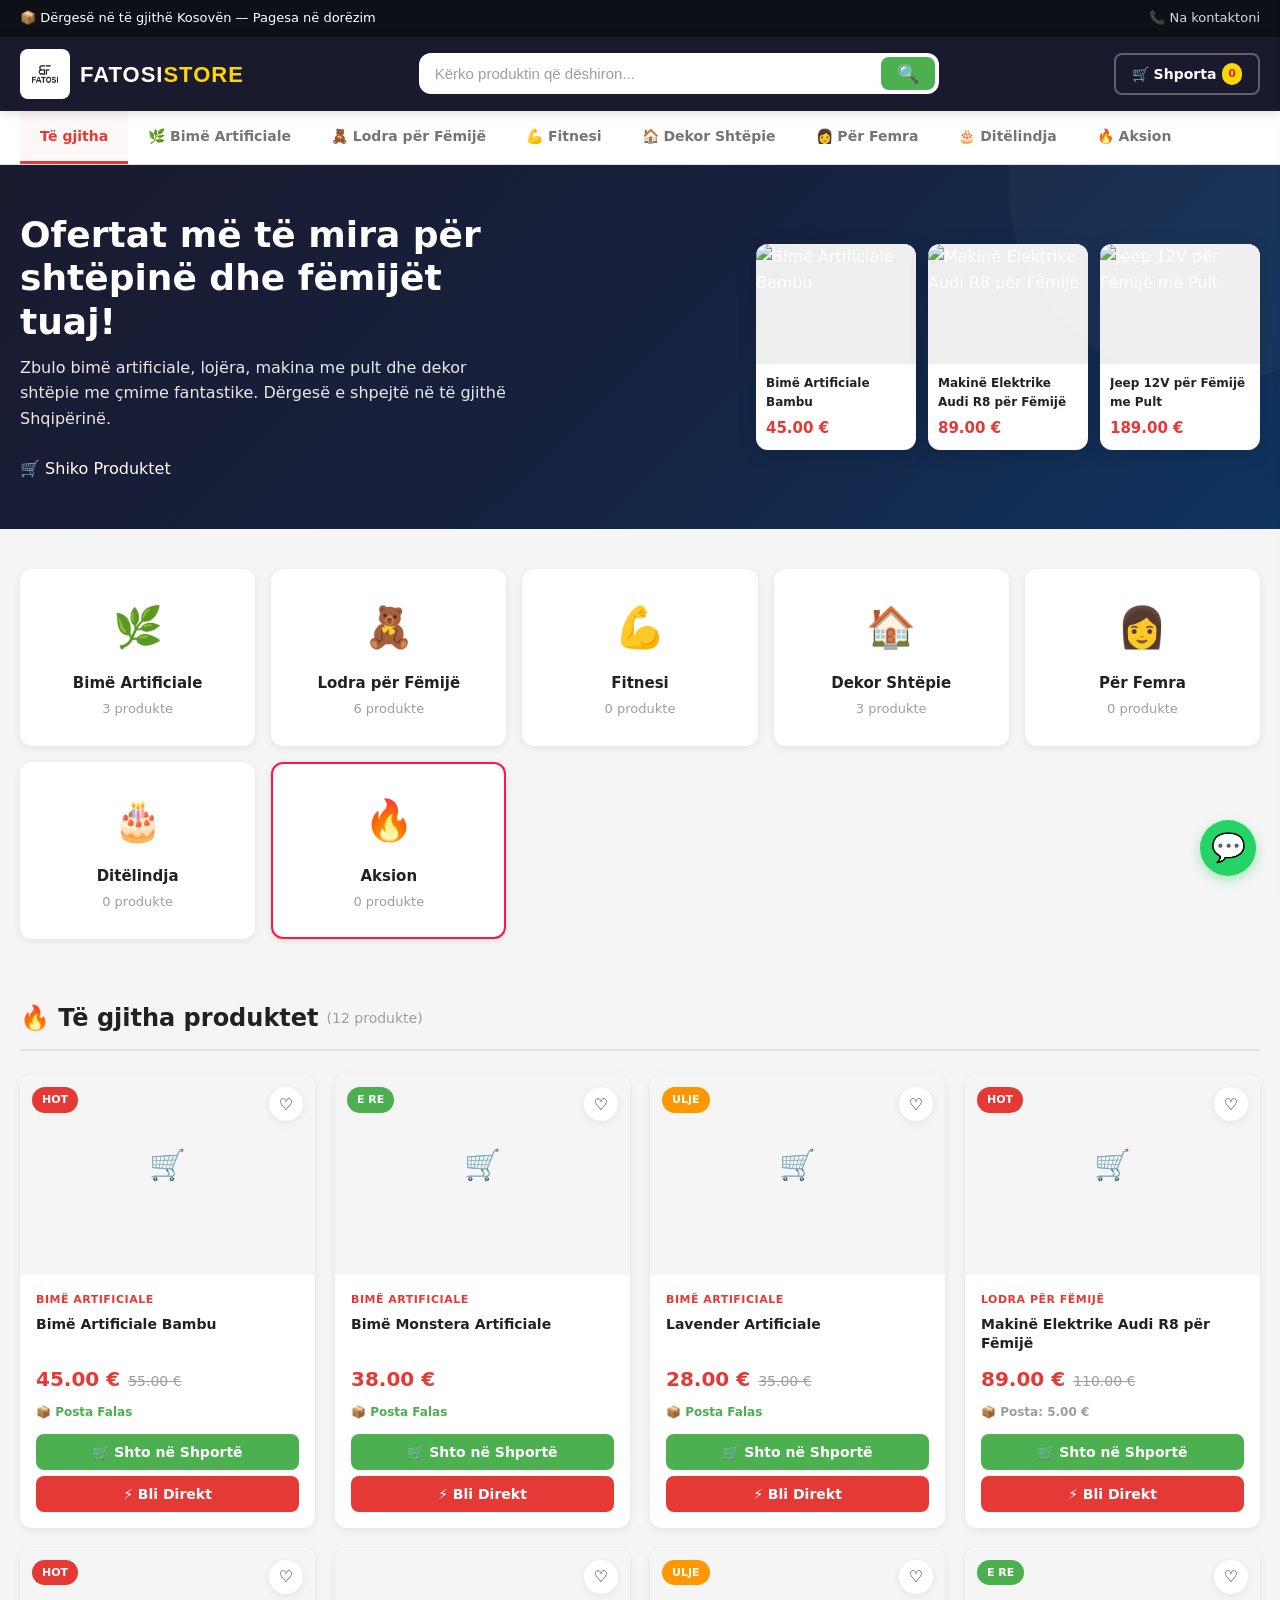
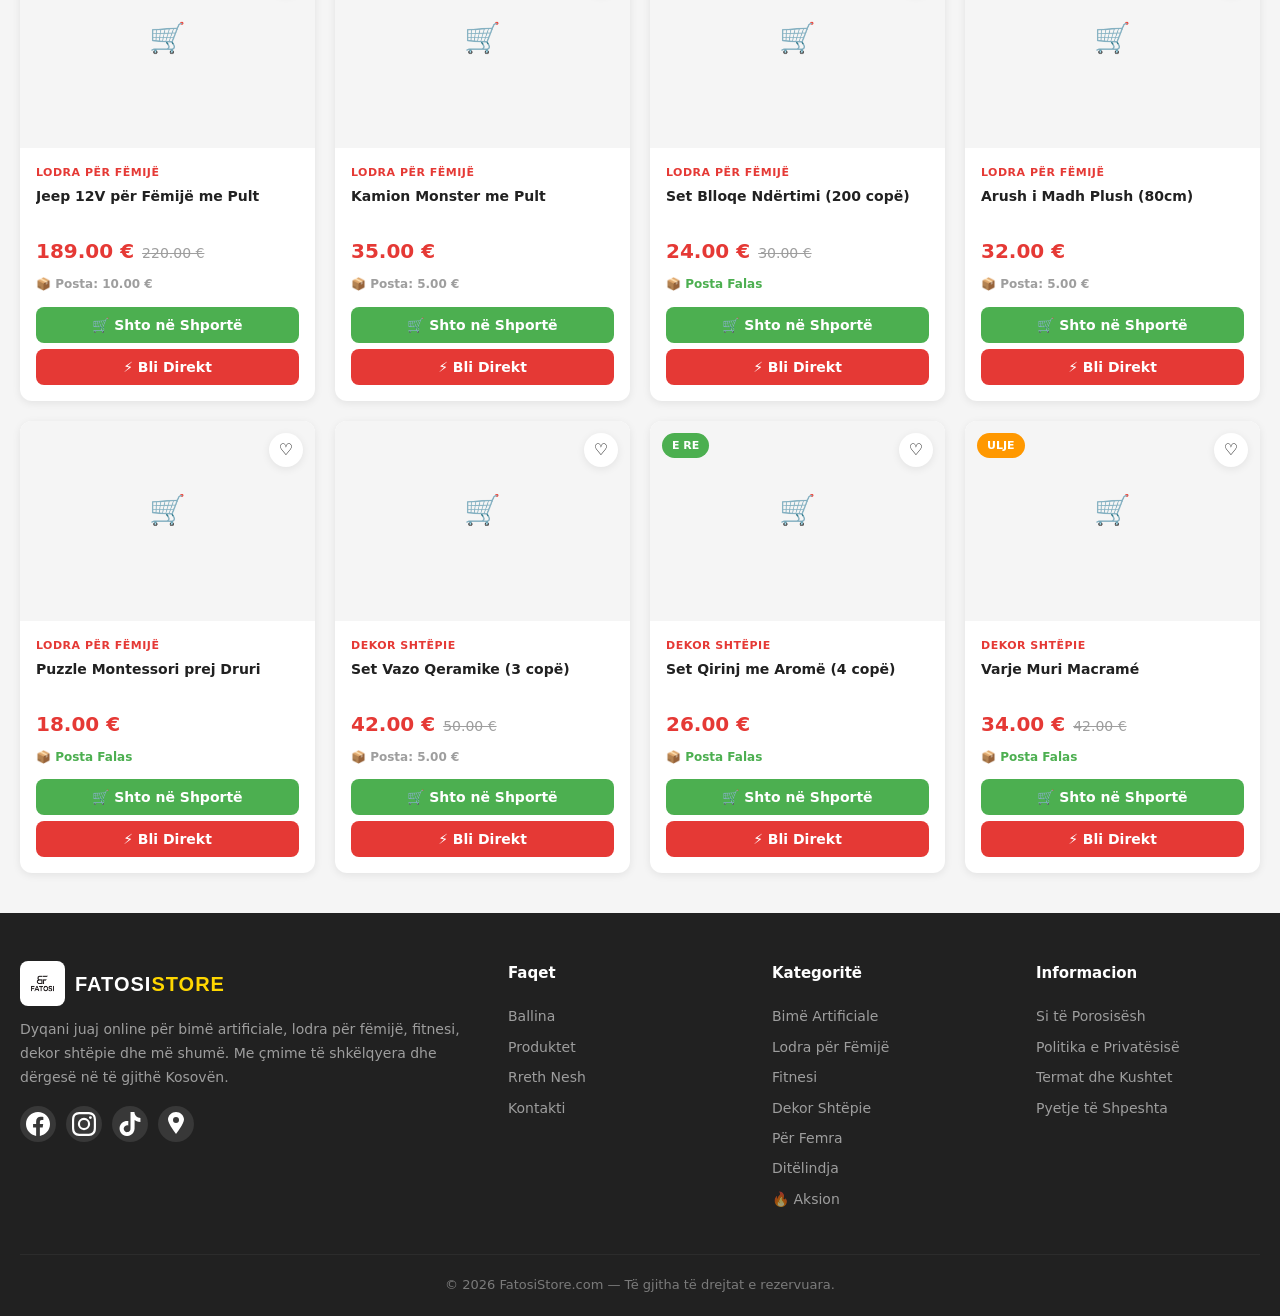
==== index.html @ ac18e0c4 "Updated footer: Kosovën + Google Maps location" ====
<!DOCTYPE html>
<html lang="sq">
<head>
  <meta charset="UTF-8">
  <meta name="viewport" content="width=device-width, initial-scale=1.0">
  <title>Fatosi Store — Bimë Artificiale, Lodra, Fitnesi, Dekor & Më Shumë</title>
  <meta name="description" content="Fatosi Store — dyqani juaj online për bimë artificiale, lodra për fëmijë, fitnesi, dekor shtëpie dhe më shumë. Çmime të shkëlqyera, dërgesë në të gjithë Shqipërinë.">
  <link rel="stylesheet" href="css/style.css">
  <link rel="icon" href="data:image/svg+xml,<svg xmlns='http://www.w3.org/2000/svg' viewBox='0 0 100 100'><text y='.9em' font-size='90'>🛒</text></svg>">
</head>
<body>

  <!-- TOP BAR -->
  <div class="top-bar">
    <div class="container">
      <div class="top-bar-left">
        📦 Dërgesë në të gjithë Kosovën — Pagesa në dorëzim
      </div>
      <div class="top-bar-right">
        <a href="tel:+38345640545">📞 Na kontaktoni</a>
      </div>
    </div>
  </div>

  <!-- HEADER -->
  <header class="header">
    <div class="container">
      <a href="index.html" class="logo" style="display:flex;align-items:center;gap:10px;text-decoration:none;">
          <img src="images/logo.png" alt="Fatosi Store" style="height:50px;background:#fff;border-radius:8px;padding:4px;">
          <span style="font-family:'Montserrat','Segoe UI',sans-serif;font-weight:800;font-size:22px;color:#fff;text-transform:uppercase;letter-spacing:1px;"><span style="color:#fff;">FATOSI</span><span style="color:#FFD700;">STORE</span></span>
        </a>
      <div class="search-bar">
        <input type="text" id="searchInput" placeholder="Kërko produktin që dëshiron..." oninput="filterProducts()">
        <button onclick="filterProducts()">🔍</button>
      </div>
      <div class="header-actions">
        <a href="#" onclick="openCart(); return false;">
          🛒 Shporta <span class="cart-badge" id="cartCount">0</span>
        </a>
      </div>
    </div>
  </header>

  <!-- CATEGORY NAV -->
  <nav class="cat-nav">
    <div class="container">
      <a href="#" class="active" data-cat="" onclick="setCategory(this, ''); return false;">Të gjitha</a>
      <a href="#" data-cat="bime-artificiale" onclick="setCategory(this, 'bime-artificiale'); return false;">🌿 Bimë Artificiale</a>
      <a href="#" data-cat="lodra-femije" onclick="setCategory(this, 'lodra-femije'); return false;">🧸 Lodra për Fëmijë</a>
      <a href="#" data-cat="fitnesi" onclick="setCategory(this, 'fitnesi'); return false;">💪 Fitnesi</a>
      <a href="#" data-cat="dekor-shtepie" onclick="setCategory(this, 'dekor-shtepie'); return false;">🏠 Dekor Shtëpie</a>
      <a href="#" data-cat="per-femra" onclick="setCategory(this, 'per-femra'); return false;">👩 Për Femra</a>
      <a href="#" data-cat="ditelindja" onclick="setCategory(this, 'ditelindja'); return false;">🎂 Ditëlindja</a>
      <a href="#" data-cat="aksion" onclick="setCategory(this, 'aksion'); return false;">🔥 Aksion</a>
    </div>
  </nav>

  <!-- HERO -->
  <section class="hero">
    <div class="container">
      <div class="hero-text">
        <h1>Ofertat më të mira për shtëpinë dhe fëmijët tuaj!</h1>
        <p>Zbulo bimë artificiale, lojëra, makina me pult dhe dekor shtëpie me çmime fantastike. Dërgesë e shpejtë në të gjithë Shqipërinë.</p>
        <a href="#products" class="btn">🛒 Shiko Produktet</a>
      </div>
      <div class="hero-products" id="heroProducts">
        <!-- Populated by JS -->
      </div>
    </div>
  </section>

  <!-- CATEGORIES STRIP -->
  <section class="categories-strip">
    <div class="container">
      <div class="cat-cards">
        <div class="cat-card" onclick="setCategory(null, 'bime-artificiale')">
          <div class="icon">🌿</div>
          <h3>Bimë Artificiale</h3>
          <p id="count-bime-artificiale">0 produkte</p>
        </div>
        <div class="cat-card" onclick="setCategory(null, 'lodra-femije')">
          <div class="icon">🧸</div>
          <h3>Lodra për Fëmijë</h3>
          <p id="count-lodra-femije">0 produkte</p>
        </div>
        <div class="cat-card" onclick="setCategory(null, 'fitnesi')">
          <div class="icon">💪</div>
          <h3>Fitnesi</h3>
          <p id="count-fitnesi">0 produkte</p>
        </div>
        <div class="cat-card" onclick="setCategory(null, 'dekor-shtepie')">
          <div class="icon">🏠</div>
          <h3>Dekor Shtëpie</h3>
          <p id="count-dekor-shtepie">0 produkte</p>
        </div>
        <div class="cat-card" onclick="setCategory(null, 'per-femra')">
          <div class="icon">👩</div>
          <h3>Për Femra</h3>
          <p id="count-per-femra">0 produkte</p>
        </div>
        <div class="cat-card" onclick="setCategory(null, 'ditelindja')">
          <div class="icon">🎂</div>
          <h3>Ditëlindja</h3>
          <p id="count-ditelindja">0 produkte</p>
        </div>
        <div class="cat-card" onclick="setCategory(null, 'aksion')" style="border-color:#FF1744;">
          <div class="icon">🔥</div>
          <h3>Aksion</h3>
          <p id="count-aksion">0 produkte</p>
        </div>
      </div>
    </div>
  </section>

  <!-- ALL PRODUCTS -->
  <section class="products-section" id="products">
    <div class="container">
      <div class="section-title">
        <h2>🔥 Të gjitha produktet <span class="count" id="productCount"></span></h2>
      </div>
      <div class="product-grid" id="productGrid">
        <!-- Populated by JS -->
      </div>
      <div id="noProducts" style="display:none; text-align:center; padding:40px; color:var(--text-muted);">
        <div style="font-size:48px; margin-bottom:12px;">😕</div>
        <h3>Nuk u gjet asnjë produkt</h3>
        <p>Provo një kërkim tjetër ose ndrysho kategorinë.</p>
      </div>
    </div>
  </section>

  <!-- FOOTER -->
  <footer class="footer">
    <div class="container">
      <div class="footer-grid">
        <div class="footer-about">
          <a href="index.html" class="logo" style="display:flex;align-items:center;gap:10px;text-decoration:none;">
            <img src="images/logo.png" alt="Fatosi Store" style="height:45px;background:#fff;border-radius:8px;padding:4px;">
            <span style="font-family:'Montserrat','Segoe UI',sans-serif;font-weight:800;font-size:20px;color:#fff;text-transform:uppercase;letter-spacing:1px;"><span style="color:#fff;">FATOSI</span><span style="color:#FFD700;">STORE</span></span>
          </a>
          <p>Dyqani juaj online për bimë artificiale, lodra për fëmijë, fitnesi, dekor shtëpie dhe më shumë. Me çmime të shkëlqyera dhe dërgesë në të gjithë Kosovën.</p>
          <div class="footer-social">
            <a href="https://www.facebook.com/BizhuteriaTeFatosi/" target="_blank"><svg width="24" height="24" viewBox="0 0 24 24" fill="white"><path d="M24 12.073c0-6.627-5.373-12-12-12s-12 5.373-12 12c0 5.99 4.388 10.954 10.125 11.854v-8.385H7.078v-3.47h3.047V9.43c0-3.007 1.792-4.669 4.533-4.669 1.312 0 2.686.235 2.686.235v2.953H15.83c-1.491 0-1.956.925-1.956 1.874v2.25h3.328l-.532 3.47h-2.796v8.385C19.612 23.027 24 18.062 24 12.073z"/></svg></a>
            <a href="https://www.instagram.com/fatosistore" target="_blank"><svg width="24" height="24" viewBox="0 0 24 24" fill="white"><path d="M12 2.163c3.204 0 3.584.012 4.85.07 3.252.148 4.771 1.691 4.919 4.919.058 1.265.069 1.645.069 4.849 0 3.205-.012 3.584-.069 4.849-.149 3.225-1.664 4.771-4.919 4.919-1.266.058-1.644.07-4.85.07-3.204 0-3.584-.012-4.849-.07-3.26-.149-4.771-1.699-4.919-4.92-.058-1.265-.07-1.644-.07-4.849 0-3.204.013-3.583.07-4.849.149-3.227 1.664-4.771 4.919-4.919 1.266-.057 1.645-.069 4.849-.069zM12 0C8.741 0 8.333.014 7.053.072 2.695.272.273 2.69.073 7.052.014 8.333 0 8.741 0 12c0 3.259.014 3.668.072 4.948.2 4.358 2.618 6.78 6.98 6.98C8.333 23.986 8.741 24 12 24c3.259 0 3.668-.014 4.948-.072 4.354-.2 6.782-2.618 6.979-6.98.059-1.28.073-1.689.073-4.948 0-3.259-.014-3.667-.072-4.947-.196-4.354-2.617-6.78-6.979-6.98C15.668.014 15.259 0 12 0zm0 5.838a6.162 6.162 0 100 12.324 6.162 6.162 0 000-12.324zM12 16a4 4 0 110-8 4 4 0 010 8zm6.406-11.845a1.44 1.44 0 100 2.881 1.44 1.44 0 000-2.881z"/></svg></a>
            <a href="https://www.tiktok.com/@fatosi.store?_r=1&_t=ZS-96qybsGMPv5" target="_blank"><svg width="24" height="24" viewBox="0 0 24 24" fill="white"><path d="M12.525.02c1.31-.02 2.61-.01 3.91-.02.08 1.53.63 3.09 1.75 4.17 1.12 1.11 2.7 1.62 4.24 1.79v4.03c-1.44-.05-2.89-.35-4.2-.97-.57-.26-1.1-.59-1.62-.93-.01 2.92.01 5.84-.02 8.75-.08 1.4-.54 2.79-1.35 3.94-1.31 1.92-3.58 3.17-5.91 3.21-1.43.08-2.86-.31-4.08-1.03-2.02-1.19-3.44-3.37-3.65-5.71-.02-.5-.03-1-.01-1.49.18-1.9 1.12-3.72 2.58-4.96 1.66-1.44 3.98-2.13 6.15-1.72.02 1.48-.04 2.96-.04 4.44-.99-.32-2.15-.23-3.02.37-.63.41-1.11 1.04-1.36 1.75-.21.51-.15 1.07-.14 1.61.24 1.64 1.82 3.02 3.5 2.87 1.12-.01 2.19-.66 2.77-1.61.19-.33.4-.67.41-1.06.1-1.79.06-3.57.07-5.36.01-4.03-.01-8.05.02-12.07z"/></svg></a>
            <a href="https://maps.app.goo.gl/dHdrPxBg5ecfXi1N9" target="_blank"><svg width="24" height="24" viewBox="0 0 24 24" fill="white"><path d="M12 0C7.802 0 4 3.403 4 7.602 4 11.8 12 22 12 22s8-10.198 8-14.398C20 3.403 16.199 0 12 0zm0 11a3 3 0 110-6 3 3 0 010 6z"/></svg></a>
          </div>
        </div>
        <div class="footer-col">
          <h4>Faqet</h4>
          <a href="index.html">Ballina</a>
          <a href="#products">Produktet</a>
          <a href="#">Rreth Nesh</a>
          <a href="#">Kontakti</a>
        </div>
        <div class="footer-col">
          <h4>Kategoritë</h4>
          <a href="#" onclick="setCategory(null,'bime-artificiale')">Bimë Artificiale</a>
          <a href="#" onclick="setCategory(null,'lodra-femije')">Lodra për Fëmijë</a>
          <a href="#" onclick="setCategory(null,'fitnesi')">Fitnesi</a>
          <a href="#" onclick="setCategory(null,'dekor-shtepie')">Dekor Shtëpie</a>
          <a href="#" onclick="setCategory(null,'per-femra')">Për Femra</a>
          <a href="#" onclick="setCategory(null,'ditelindja')">Ditëlindja</a>
          <a href="#" onclick="setCategory(null,'aksion')">🔥 Aksion</a>
        </div>
        <div class="footer-col">
          <h4>Informacion</h4>
          <a href="#">Si të Porosisësh</a>
          <a href="#">Politika e Privatësisë</a>
          <a href="#">Termat dhe Kushtet</a>
          <a href="#">Pyetje të Shpeshta</a>
        </div>
      </div>
      <div class="footer-bottom">
        &copy; 2026 FatosiStore.com — Të gjitha të drejtat e rezervuara.
      </div>
    </div>
  </footer>

  <!-- PRODUCT MODAL -->
  <div class="modal-overlay" id="productModal" onclick="if(event.target===this)closeModal()">
    <div class="modal">
      <button class="modal-close" onclick="closeModal()">✕</button>
      <div class="modal-body">
        <div class="modal-img">
          <img id="modalImg" src="" alt="">
        </div>
        <div class="modal-info">
          <div class="category-tag" id="modalCategory"></div>
          <h2 id="modalTitle"></h2>
          <div class="price" id="modalPrice"></div>
          <div class="shipping-info" id="modalShipping"></div>
          <p class="description" id="modalDesc"></p>
          <div class="qty-control">
            <button onclick="changeQty(-1)">−</button>
            <span id="modalQty">1</span>
            <button onclick="changeQty(1)">+</button>
          </div>
          <button class="btn-buy" onclick="addToCartFromModal()">🛒 Shto në Shportë</button>
        </div>
      </div>
    </div>
  </div>

  <!-- CART DRAWER -->
  <div class="cart-drawer" id="cartDrawer">
    <div class="cart-drawer-header">
      <h3>🛒 Shporta</h3>
      <button onclick="closeCart()">✕</button>
    </div>
    <div class="cart-items" id="cartItems">
      <div class="cart-empty">
        <div class="icon">🛒</div>
        <p>Shporta juaj është bosh</p>
      </div>
    </div>
    <div class="cart-footer">
      <div class="cart-total">
        <span class="label">Totali:</span>
        <span class="amount" id="cartTotal">0 L</span>
      </div>
      <button class="btn-checkout" onclick="goToCheckout()">📞 Porosit Tani (Pagesa në Dorëzim)</button>
    </div>
  </div>

  <!-- WHATSAPP FLOAT -->
  <a href="https://wa.me/38345640545" class="whatsapp-float" target="_blank">💬</a>

  <!-- TOAST -->
  <div class="toast" id="toast"></div>

  <script src="js/app.js"></script>
</body>
</html>
---- css/style.css ----
/* ============================================
   fatosistore.com — Modern E-Commerce CSS
   Inspired by ofertoj.com — Red/White theme
   ============================================ */

:root {
  --primary: #E53935;
  --primary-dark: #C62828;
  --primary-light: #FF6F60;
  --white: #FFFFFF;
  --bg: #F5F5F5;
  --text: #212121;
  --text-light: #757575;
  --text-muted: #9E9E9E;
  --border: #E0E0E0;
  --shadow: 0 2px 8px rgba(0,0,0,0.08);
  --shadow-lg: 0 4px 20px rgba(0,0,0,0.12);
  --radius: 12px;
  --radius-sm: 8px;
  --transition: all 0.2s ease;
  --font: 'Segoe UI', system-ui, -apple-system, sans-serif;
  --max-width: 1280px;
  --green: #4CAF50;
  --orange: #FF9800;
  --gold: #FFD700;
  --green-dark: #2E7D32;
}

* { margin: 0; padding: 0; box-sizing: border-box; }

body {
  font-family: var(--font);
  background: var(--bg);
  color: var(--text);
  line-height: 1.6;
  min-height: 100vh;
}

a { text-decoration: none; color: inherit; }
img { max-width: 100%; display: block; }
button { cursor: pointer; font-family: var(--font); }

.container {
  max-width: var(--max-width);
  margin: 0 auto;
  padding: 0 20px;
}

/* ===== TOP BAR ===== */
.top-bar {
  background: #0d1117;
  color: var(--white);
  padding: 8px 0;
  font-size: 13px;
}
.top-bar .container {
  display: flex;
  justify-content: space-between;
  align-items: center;
}
.top-bar a { color: rgba(255,255,255,0.85); margin-left: 16px; }
.top-bar a:hover { color: var(--white); }
.top-bar-left { display: flex; align-items: center; gap: 8px; }
.top-bar-right { display: flex; align-items: center; gap: 8px; }

/* ===== HEADER ===== */
.header {
  background: #1a1a2e;
  position: sticky;
  top: 0;
  z-index: 100;
  box-shadow: 0 2px 10px rgba(0,0,0,0.15);
}
.header .container {
  display: flex;
  align-items: center;
  justify-content: space-between;
  padding-top: 12px;
  padding-bottom: 12px;
  gap: 20px;
}
.logo {
  font-size: 28px;
  font-weight: 800;
  color: var(--white);
  letter-spacing: -0.5px;
  white-space: nowrap;
}
.logo span { color: var(--gold); }

.search-bar {
  flex: 1;
  max-width: 520px;
  position: relative;
}
.search-bar input {
  width: 100%;
  padding: 12px 48px 12px 16px;
  border: none;
  border-radius: var(--radius);
  font-size: 15px;
  background: var(--white);
  color: var(--text);
  outline: none;
}
.search-bar input::placeholder { color: var(--text-muted); }
.search-bar button {
  position: absolute;
  right: 4px;
  top: 4px;
  bottom: 4px;
  padding: 0 16px;
  background: var(--green);
  color: var(--white);
  border: none;
  border-radius: var(--radius-sm);
  font-size: 18px;
}

.header-actions {
  display: flex;
  align-items: center;
  gap: 12px;
}
.header-actions a, .header-actions button {
  color: var(--white);
  background: none;
  border: 2px solid rgba(255,255,255,0.3);
  padding: 8px 16px;
  border-radius: var(--radius-sm);
  font-size: 14px;
  font-weight: 600;
  transition: var(--transition);
  display: flex;
  align-items: center;
  gap: 6px;
}
.header-actions a:hover, .header-actions button:hover {
  background: rgba(255,255,255,0.15);
  border-color: rgba(255,255,255,0.5);
}
.cart-badge {
  background: var(--gold);
  color: var(--primary-dark);
  font-size: 11px;
  font-weight: 700;
  padding: 2px 6px;
  border-radius: 10px;
  min-width: 18px;
  text-align: center;
}

/* ===== CATEGORY NAV ===== */
.cat-nav {
  background: var(--white);
  border-bottom: 1px solid var(--border);
  padding: 0;
  overflow-x: auto;
}
.cat-nav .container {
  display: flex;
  align-items: center;
  gap: 0;
}
.cat-nav a {
  padding: 14px 20px;
  font-size: 14px;
  font-weight: 600;
  color: var(--text-light);
  white-space: nowrap;
  border-bottom: 3px solid transparent;
  transition: var(--transition);
}
.cat-nav a:hover, .cat-nav a.active {
  color: var(--primary);
  border-bottom-color: var(--primary);
  background: rgba(229,57,53,0.04);
}

/* ===== HERO ===== */
.hero {
  background: linear-gradient(135deg, #1a1a2e 0%, #16213e 50%, #0f3460 100%);
  color: var(--white);
  padding: 48px 0;
  position: relative;
  overflow: hidden;
}
.hero::after {
  content: '';
  position: absolute;
  top: -50%;
  right: -10%;
  width: 400px;
  height: 400px;
  background: rgba(255,255,255,0.03);
  border-radius: 50%;
}
.hero .container {
  display: flex;
  align-items: center;
  justify-content: space-between;
  gap: 40px;
}
.hero-text { flex: 1; max-width: 500px; }
.hero-text h1 {
  font-size: 36px;
  font-weight: 800;
  line-height: 1.2;
  margin-bottom: 12px;
}
.hero-text p {
  font-size: 16px;
  opacity: 0.9;
  margin-bottom: 24px;
}
, .hero-text .btn {
  display: inline-flex;
  align-items: center;
  gap: 8px;
  background: var(--green);
  color: var(--white);
  padding: 14px 28px;
  border-radius: var(--radius);
  font-size: 16px;
  font-weight: 700;
  transition: var(--transition);
}
.hero-text .btn:hover {
  transform: translateY(-2px);
  box-shadow: 0 4px 15px rgba(0,0,0,0.2); background: var(--green-dark);
}
.hero-products {
  display: flex;
  gap: 12px;
  flex-shrink: 0;
}
.hero-product-card {
  width: 160px;
  background: var(--white);
  border-radius: var(--radius);
  overflow: hidden;
  box-shadow: var(--shadow-lg);
  transition: var(--transition);
}
.hero-product-card:hover { transform: translateY(-4px); }
.hero-product-card img {
  width: 160px;
  height: 120px;
  object-fit: cover;
}
.hero-product-card .info {
  padding: 10px;
}
.hero-product-card .info h4 {
  font-size: 12px;
  color: var(--text);
  margin-bottom: 4px;
  display: -webkit-box;
  -webkit-line-clamp: 2;
  -webkit-box-orient: vertical;
  overflow: hidden;
}
.hero-product-card .info .price {
  color: var(--primary);
  font-weight: 700;
  font-size: 15px;
}

/* ===== SECTION TITLES ===== */
.section-title {
  display: flex;
  align-items: center;
  justify-content: space-between;
  margin-bottom: 24px;
  padding-bottom: 12px;
  border-bottom: 2px solid var(--border);
}
.section-title h2 {
  font-size: 24px;
  font-weight: 700;
  display: flex;
  align-items: center;
  gap: 8px;
}
.section-title .count {
  font-size: 14px;
  color: var(--text-muted);
  font-weight: 400;
}
.section-title a {
  color: var(--primary);
  font-size: 14px;
  font-weight: 600;
}

/* ===== PRODUCT GRID ===== */
.products-section {
  padding: 40px 0;
}
.product-grid {
  display: grid;
  grid-template-columns: repeat(auto-fill, minmax(240px, 1fr));
  gap: 20px;
}
.product-card {
  background: var(--white);
  border-radius: var(--radius);
  overflow: hidden;
  box-shadow: var(--shadow);
  transition: var(--transition);
  position: relative;
}
.product-card:hover {
  transform: translateY(-4px);
  box-shadow: var(--shadow-lg);
}
.product-card .badge {
  position: absolute;
  top: 12px;
  left: 12px;
  background: var(--primary);
  color: var(--white);
  padding: 4px 10px;
  border-radius: 20px;
  font-size: 11px;
  font-weight: 700;
  text-transform: uppercase;
  z-index: 2;
}
.product-card .badge.hot { background: var(--primary); }
.product-card .badge.new { background: var(--green); }
.product-card .badge.sale { background: var(--orange); }
.product-card .badge.aksion { background: #FF1744; }
.product-card .wishlist-btn {
  position: absolute;
  top: 12px;
  right: 12px;
  background: var(--white);
  border: none;
  width: 34px;
  height: 34px;
  border-radius: 50%;
  font-size: 16px;
  display: flex;
  align-items: center;
  justify-content: center;
  box-shadow: var(--shadow);
  z-index: 2;
  transition: var(--transition);
}
.product-card .wishlist-btn:hover { background: #FFF0F0; }
.product-card .wishlist-btn.active { color: var(--primary); }
.product-card .img-wrap {
  position: relative;
  overflow: hidden;
  background: #FAFAFA;
}
.product-card .img-wrap img {
  width: 100%;
  height: 200px;
  object-fit: cover;
  transition: transform 0.3s ease;
}
.product-card:hover .img-wrap img { transform: scale(1.05); }
.product-card .card-body {
  padding: 16px;
}
.product-card .category-tag {
  font-size: 11px;
  color: var(--primary);
  font-weight: 600;
  text-transform: uppercase;
  letter-spacing: 0.5px;
  margin-bottom: 6px;
}
.product-card h3 {
  font-size: 14px;
  font-weight: 600;
  color: var(--text);
  margin-bottom: 8px;
  line-height: 1.4;
  display: -webkit-box;
  -webkit-line-clamp: 2;
  -webkit-box-orient: vertical;
  overflow: hidden;
  min-height: 40px;
}
.product-card .price-row {
  display: flex;
  align-items: baseline;
  gap: 8px;
  margin-bottom: 8px;
}
.product-card .price {
  font-size: 20px;
  font-weight: 800;
  color: var(--primary);
}
.product-card .old-price {
  font-size: 14px;
  color: var(--text-muted);
  text-decoration: line-through;
}
.product-card .shipping {
  font-size: 12px;
  color: var(--green);
  font-weight: 600;
  margin-bottom: 12px;
}
.product-card .shipping.paid {
  color: var(--text-muted);
}
.product-card .btn-add {
  width: 100%;
  padding: 10px;
  background: var(--green);
  color: var(--white);
  border: none;
  border-radius: var(--radius-sm);
  font-size: 14px;
  font-weight: 700;
  transition: var(--transition);
}
.product-card .btn-add:hover {
  background: var(--primary-dark);
}
.product-card .btn-buy-now {
  width: 100%;
  padding: 10px;
  background: var(--primary);
  color: var(--white);
  border: none;
  border-radius: var(--radius-sm);
  font-size: 14px;
  font-weight: 700;
  transition: var(--transition);
  margin-top: 6px;
}
.product-card .btn-buy-now:hover {
  background: var(--primary-dark);
}

/* ===== CATEGORIES STRIP ===== */
.categories-strip {
  padding: 40px 0 20px;
}
.cat-cards {
  display: grid;
  grid-template-columns: repeat(auto-fit, minmax(200px, 1fr));
  gap: 16px;
}
.cat-card {
  background: var(--white);
  border-radius: var(--radius);
  padding: 24px;
  text-align: center;
  box-shadow: var(--shadow);
  transition: var(--transition);
  cursor: pointer;
  border: 2px solid transparent;
}
.cat-card:hover {
  border-color: var(--primary);
  transform: translateY(-2px);
}
.cat-card .icon {
  font-size: 40px;
  margin-bottom: 12px;
}
.cat-card h3 {
  font-size: 15px;
  font-weight: 700;
  margin-bottom: 4px;
}
.cat-card p {
  font-size: 13px;
  color: var(--text-muted);
}

/* ===== PRODUCT DETAIL MODAL ===== */
.modal-overlay {
  position: fixed;
  top: 0; left: 0; right: 0; bottom: 0;
  background: rgba(0,0,0,0.6);
  z-index: 1000;
  display: flex;
  align-items: center;
  justify-content: center;
  padding: 20px;
  opacity: 0;
  visibility: hidden;
  transition: var(--transition);
}
.modal-overlay.active {
  opacity: 1;
  visibility: visible;
}
.modal {
  background: var(--white);
  border-radius: var(--radius);
  max-width: 800px;
  width: 100%;
  max-height: 90vh;
  overflow-y: auto;
  position: relative;
  transform: scale(0.95);
  transition: var(--transition);
}
.modal-overlay.active .modal { transform: scale(1); }
.modal-close {
  position: absolute;
  top: 12px;
  right: 12px;
  background: var(--white);
  border: 1px solid var(--border);
  width: 36px;
  height: 36px;
  border-radius: 50%;
  font-size: 20px;
  display: flex;
  align-items: center;
  justify-content: center;
  z-index: 10;
}
.modal-body {
  display: grid;
  grid-template-columns: 1fr 1fr;
  gap: 0;
}
.modal-img {
  background: #FAFAFA;
  display: flex;
  align-items: center;
  justify-content: center;
  min-height: 300px;
}
.modal-img img {
  width: 100%;
  height: 100%;
  object-fit: cover;
  max-height: 500px;
}
.modal-info {
  padding: 32px;
}
.modal-info .category-tag {
  font-size: 12px;
  color: var(--primary);
  font-weight: 600;
  text-transform: uppercase;
  margin-bottom: 8px;
}
.modal-info h2 {
  font-size: 22px;
  font-weight: 700;
  margin-bottom: 12px;
  line-height: 1.3;
}
.modal-info .price {
  font-size: 28px;
  font-weight: 800;
  color: var(--primary);
  margin-bottom: 8px;
}
.modal-info .shipping-info {
  font-size: 14px;
  color: var(--green);
  font-weight: 600;
  margin-bottom: 16px;
  padding: 8px 12px;
  background: #E8F5E9;
  border-radius: var(--radius-sm);
  display: inline-block;
}
.modal-info .description {
  font-size: 14px;
  color: var(--text-light);
  margin-bottom: 20px;
  line-height: 1.7;
}
.modal-info .qty-control {
  display: flex;
  align-items: center;
  gap: 12px;
  margin-bottom: 20px;
}
.modal-info .qty-control button {
  width: 36px;
  height: 36px;
  border: 2px solid var(--border);
  background: var(--white);
  border-radius: var(--radius-sm);
  font-size: 18px;
  font-weight: 700;
  transition: var(--transition);
}
.modal-info .qty-control button:hover {
  border-color: var(--primary);
  color: var(--primary);
}
.modal-info .qty-control span {
  font-size: 18px;
  font-weight: 700;
  min-width: 30px;
  text-align: center;
}
.modal-info .btn-buy {
  width: 100%;
  padding: 14px;
  background: var(--primary);
  color: var(--white);
  border: none;
  border-radius: var(--radius-sm);
  font-size: 16px;
  font-weight: 700;
  transition: var(--transition);
}
.modal-info .btn-buy:hover { background: var(--primary-dark); }

/* ===== CART DRAWER ===== */
.cart-drawer {
  position: fixed;
  top: 0;
  right: -420px;
  width: 400px;
  height: 100%;
  background: var(--white);
  z-index: 1001;
  box-shadow: -4px 0 20px rgba(0,0,0,0.15);
  transition: right 0.3s ease;
  display: flex;
  flex-direction: column;
}
.cart-drawer.open { right: 0; }
.cart-drawer-header {
  padding: 20px;
  border-bottom: 1px solid var(--border);
  display: flex;
  justify-content: space-between;
  align-items: center;
}
.cart-drawer-header h3 { font-size: 18px; font-weight: 700; }
.cart-drawer-header button {
  background: none;
  border: none;
  font-size: 24px;
  color: var(--text-light);
}
.cart-items {
  flex: 1;
  overflow-y: auto;
  padding: 16px;
}
.cart-item {
  display: flex;
  gap: 12px;
  padding: 12px 0;
  border-bottom: 1px solid var(--border);
}
.cart-item img {
  width: 60px;
  height: 60px;
  object-fit: cover;
  border-radius: var(--radius-sm);
}
.cart-item-info { flex: 1; }
.cart-item-info h4 {
  font-size: 13px;
  font-weight: 600;
  margin-bottom: 4px;
}
.cart-item-info .price {
  font-size: 14px;
  color: var(--primary);
  font-weight: 700;
}
.cart-item-remove {
  background: none;
  border: none;
  color: var(--text-muted);
  font-size: 18px;
  align-self: center;
}
.cart-empty {
  text-align: center;
  padding: 40px 20px;
  color: var(--text-muted);
}
.cart-empty .icon { font-size: 48px; margin-bottom: 12px; }
.cart-footer {
  padding: 16px 20px;
  border-top: 1px solid var(--border);
  background: #FAFAFA;
}
.cart-total {
  display: flex;
  justify-content: space-between;
  align-items: center;
  margin-bottom: 16px;
}
.cart-total .label { font-size: 16px; font-weight: 600; }
.cart-total .amount { font-size: 22px; font-weight: 800; color: var(--primary); }
.btn-checkout {
  width: 100%;
  padding: 14px;
  background: var(--green);
  color: var(--white);
  border: none;
  border-radius: var(--radius-sm);
  font-size: 16px;
  font-weight: 700;
  transition: var(--transition);
}
.btn-checkout:hover { background: var(--primary-dark); }

/* ===== CHECKOUT PAGE ===== */
.checkout-section {
  padding: 40px 0;
  max-width: 600px;
  margin: 0 auto;
}
.checkout-section h1 {
  font-size: 28px;
  font-weight: 800;
  margin-bottom: 24px;
  text-align: center;
}
.form-group {
  margin-bottom: 16px;
}
.form-group label {
  display: block;
  font-size: 14px;
  font-weight: 600;
  margin-bottom: 6px;
  color: var(--text);
}
.form-group input, .form-group textarea, .form-group select {
  width: 100%;
  padding: 12px 14px;
  border: 2px solid var(--border);
  border-radius: var(--radius-sm);
  font-size: 15px;
  font-family: var(--font);
  transition: var(--transition);
}
.form-group input:focus, .form-group textarea:focus, .form-group select:focus {
  outline: none;
  border-color: var(--primary);
  box-shadow: 0 0 0 3px rgba(229,57,53,0.1);
}
.form-group textarea { resize: vertical; min-height: 80px; }
.form-row {
  display: grid;
  grid-template-columns: 1fr 1fr;
  gap: 12px;
}
.order-summary {
  background: #FAFAFA;
  border-radius: var(--radius);
  padding: 20px;
  margin: 24px 0;
}
.order-summary h3 {
  font-size: 16px;
  font-weight: 700;
  margin-bottom: 12px;
}
.summary-item {
  display: flex;
  justify-content: space-between;
  padding: 8px 0;
  font-size: 14px;
  border-bottom: 1px solid var(--border);
}
.summary-total {
  display: flex;
  justify-content: space-between;
  padding: 12px 0 0;
  font-size: 18px;
  font-weight: 800;
}
.summary-total .amount { color: var(--primary); }
.cod-notice {
  background: #FFF3E0;
  border: 1px solid #FFE0B2;
  border-radius: var(--radius-sm);
  padding: 12px 16px;
  font-size: 14px;
  margin: 16px 0;
  display: flex;
  align-items: center;
  gap: 8px;
}
.btn-place-order {
  width: 100%;
  padding: 16px;
  background: var(--primary);
  color: var(--white);
  border: none;
  border-radius: var(--radius-sm);
  font-size: 18px;
  font-weight: 700;
  transition: var(--transition);
}
.btn-place-order:hover { background: var(--primary-dark); }

/* ===== CONFIRMATION ===== */
.confirmation-section {
  text-align: center;
  padding: 80px 20px;
}
.confirmation-section .check-icon {
  font-size: 64px;
  margin-bottom: 16px;
}
.confirmation-section h1 {
  font-size: 28px;
  font-weight: 800;
  margin-bottom: 8px;
}
.confirmation-section p {
  color: var(--text-light);
  font-size: 16px;
  margin-bottom: 24px;
}

/* ===== FOOTER ===== */
.footer {
  background: var(--text);
  color: rgba(255,255,255,0.8);
  padding: 48px 0 0;
}
.footer-grid {
  display: grid;
  grid-template-columns: 2fr 1fr 1fr 1fr;
  gap: 40px;
  margin-bottom: 40px;
}
.footer-about .logo {
  margin-bottom: 12px;
  display: inline-block;
}
.footer-about p {
  font-size: 14px;
  line-height: 1.7;
  opacity: 0.7;
}
.footer-col h4 {
  color: var(--white);
  font-size: 15px;
  font-weight: 700;
  margin-bottom: 16px;
}
.footer-col a {
  display: block;
  font-size: 14px;
  padding: 4px 0;
  opacity: 0.7;
  transition: var(--transition);
}
.footer-col a:hover { opacity: 1; color: var(--primary-light); }
.footer-social {
  display: flex;
  gap: 10px;
  margin-top: 16px;
}
.footer-social a {
  width: 36px;
  height: 36px;
  background: rgba(255,255,255,0.1);
  border-radius: 50%;
  display: flex;
  align-items: center;
  justify-content: center;
  font-size: 16px;
  opacity: 1;
  transition: var(--transition);
}
.footer-social a:hover { background: var(--primary); }
.footer-bottom {
  border-top: 1px solid rgba(255,255,255,0.1);
  padding: 20px 0;
  text-align: center;
  font-size: 13px;
  opacity: 0.5;
}

/* ===== WHATSAPP FLOAT ===== */
.whatsapp-float {
  position: fixed;
  bottom: 24px;
  right: 24px;
  width: 56px;
  height: 56px;
  background: #25D366;
  border-radius: 50%;
  display: flex;
  align-items: center;
  justify-content: center;
  font-size: 28px;
  color: white;
  box-shadow: 0 4px 12px rgba(37,211,102,0.4);
  z-index: 99;
  transition: var(--transition);
}
.whatsapp-float:hover { transform: scale(1.1); }

/* ===== TOAST ===== */
.toast {
  position: fixed;
  bottom: 24px;
  left: 50%;
  transform: translateX(-50%) translateY(100px);
  background: var(--text);
  color: var(--white);
  padding: 14px 24px;
  border-radius: var(--radius);
  font-size: 14px;
  font-weight: 600;
  z-index: 2000;
  opacity: 0;
  transition: all 0.3s ease;
  white-space: nowrap;
}
.toast.show {
  transform: translateX(-50%) translateY(0);
  opacity: 1;
}

/* ===== RESPONSIVE ===== */
@media (max-width: 768px) {
  .header .container { flex-wrap: wrap; }
  .search-bar { order: 3; max-width: 100%; }
  .hero .container { flex-direction: column; text-align: center; }
  .hero-text h1 { font-size: 28px; }
  .hero-products { display: none; }
  .product-grid { grid-template-columns: repeat(2, 1fr); gap: 12px; }
  .footer-grid { grid-template-columns: 1fr 1fr; gap: 24px; }
  .modal-body { grid-template-columns: 1fr; }
  .cart-drawer { width: 100%; right: -100%; }
  .form-row { grid-template-columns: 1fr; }
  .cat-cards { grid-template-columns: repeat(2, 1fr); }
}
@media (max-width: 480px) {
  .product-grid { grid-template-columns: 1fr; }
  .footer-grid { grid-template-columns: 1fr; }
}
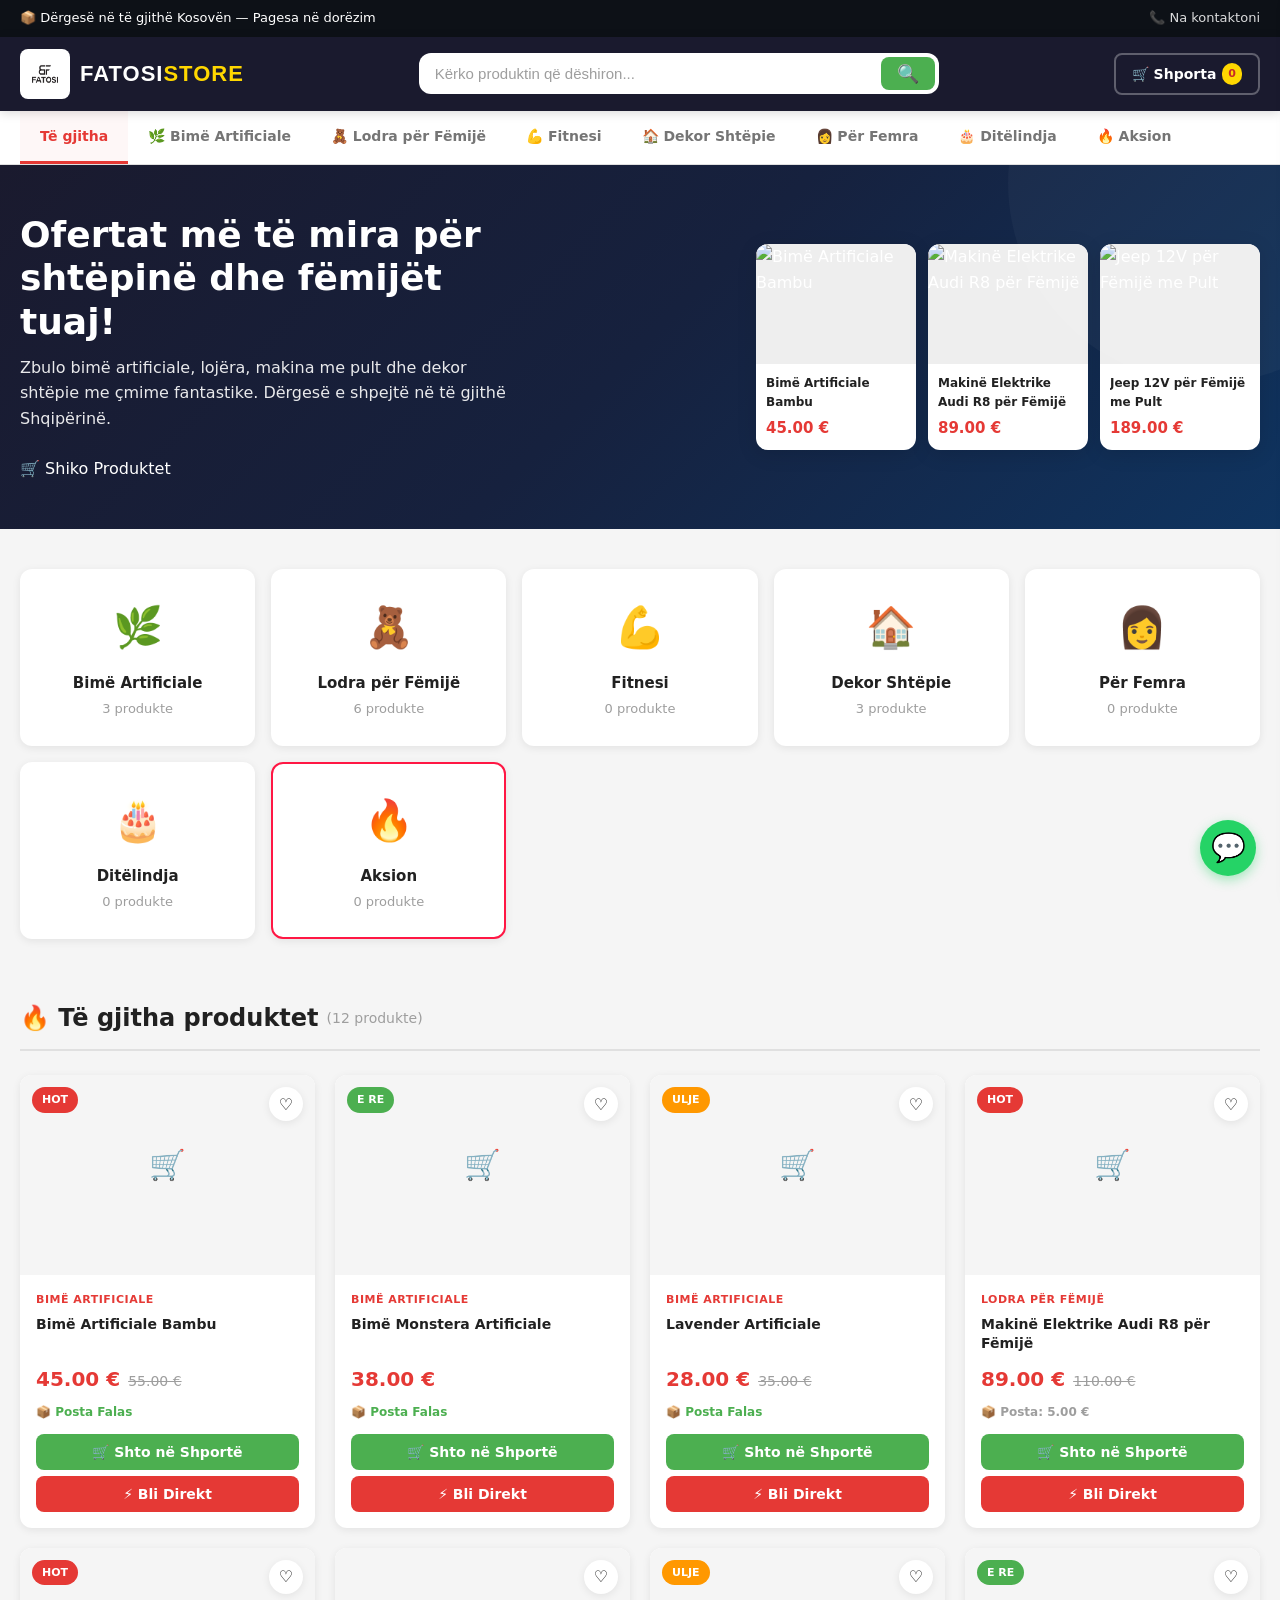
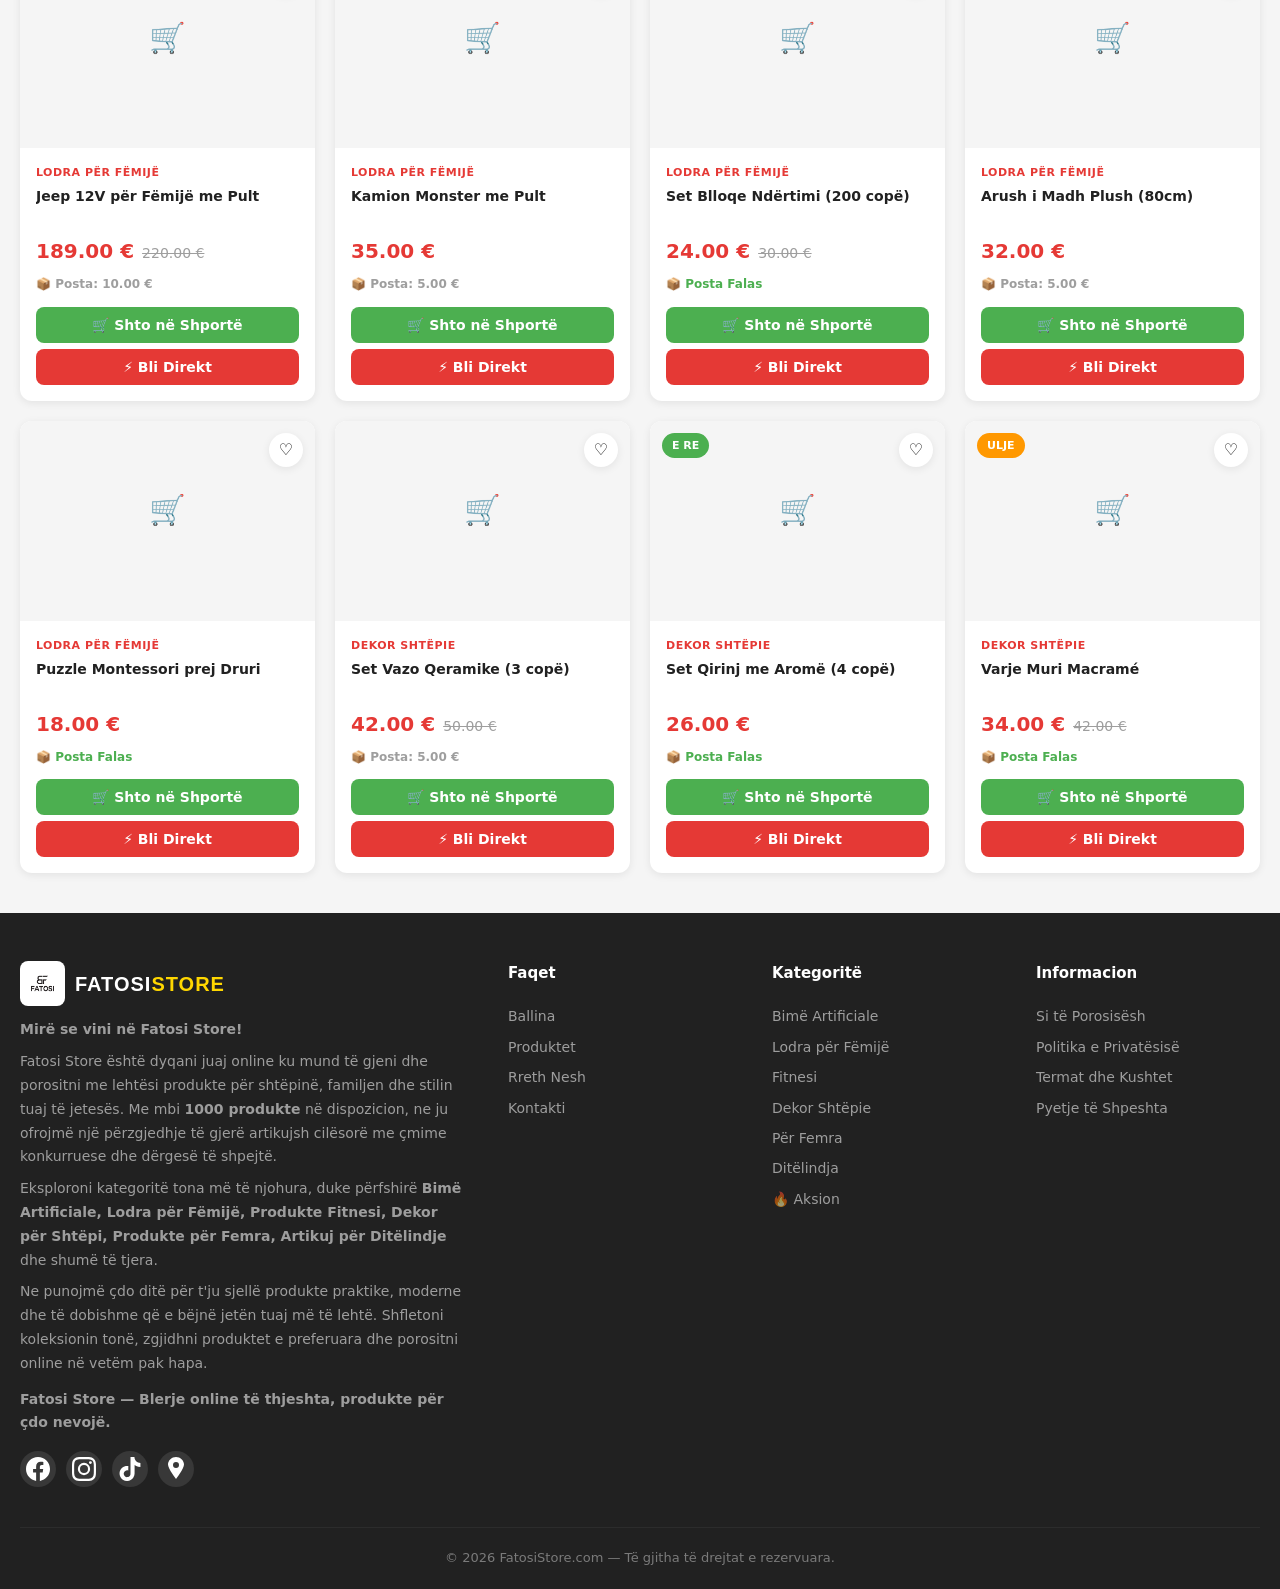
==== commit c00bd171: "Updated footer description" ====
--- a/index.html
+++ b/index.html
@@ -138,7 +138,11 @@
             <img src="images/logo.png" alt="Fatosi Store" style="height:45px;background:#fff;border-radius:8px;padding:4px;">
             <span style="font-family:'Montserrat','Segoe UI',sans-serif;font-weight:800;font-size:20px;color:#fff;text-transform:uppercase;letter-spacing:1px;"><span style="color:#fff;">FATOSI</span><span style="color:#FFD700;">STORE</span></span>
           </a>
-          <p>Dyqani juaj online për bimë artificiale, lodra për fëmijë, fitnesi, dekor shtëpie dhe më shumë. Me çmime të shkëlqyera dhe dërgesë në të gjithë Kosovën.</p>
+          <p><strong>Mirë se vini në Fatosi Store!</strong></p>
+          <p style="margin-top:8px;">Fatosi Store është dyqani juaj online ku mund të gjeni dhe porositni me lehtësi produkte për shtëpinë, familjen dhe stilin tuaj të jetesës. Me mbi <strong>1000 produkte</strong> në dispozicion, ne ju ofrojmë një përzgjedhje të gjerë artikujsh cilësorë me çmime konkurruese dhe dërgesë të shpejtë.</p>
+          <p style="margin-top:8px;">Eksploroni kategoritë tona më të njohura, duke përfshirë <strong>Bimë Artificiale, Lodra për Fëmijë, Produkte Fitnesi, Dekor për Shtëpi, Produkte për Femra, Artikuj për Ditëlindje</strong> dhe shumë të tjera.</p>
+          <p style="margin-top:8px;">Ne punojmë çdo ditë për t'ju sjellë produkte praktike, moderne dhe të dobishme që e bëjnë jetën tuaj më të lehtë. Shfletoni koleksionin tonë, zgjidhni produktet e preferuara dhe porositni online në vetëm pak hapa.</p>
+          <p style="margin-top:12px;"><strong>Fatosi Store — Blerje online të thjeshta, produkte për çdo nevojë.</strong></p>
           <div class="footer-social">
             <a href="https://www.facebook.com/BizhuteriaTeFatosi/" target="_blank"><svg width="24" height="24" viewBox="0 0 24 24" fill="white"><path d="M24 12.073c0-6.627-5.373-12-12-12s-12 5.373-12 12c0 5.99 4.388 10.954 10.125 11.854v-8.385H7.078v-3.47h3.047V9.43c0-3.007 1.792-4.669 4.533-4.669 1.312 0 2.686.235 2.686.235v2.953H15.83c-1.491 0-1.956.925-1.956 1.874v2.25h3.328l-.532 3.47h-2.796v8.385C19.612 23.027 24 18.062 24 12.073z"/></svg></a>
             <a href="https://www.instagram.com/fatosistore" target="_blank"><svg width="24" height="24" viewBox="0 0 24 24" fill="white"><path d="M12 2.163c3.204 0 3.584.012 4.85.07 3.252.148 4.771 1.691 4.919 4.919.058 1.265.069 1.645.069 4.849 0 3.205-.012 3.584-.069 4.849-.149 3.225-1.664 4.771-4.919 4.919-1.266.058-1.644.07-4.85.07-3.204 0-3.584-.012-4.849-.07-3.26-.149-4.771-1.699-4.919-4.92-.058-1.265-.07-1.644-.07-4.849 0-3.204.013-3.583.07-4.849.149-3.227 1.664-4.771 4.919-4.919 1.266-.057 1.645-.069 4.849-.069zM12 0C8.741 0 8.333.014 7.053.072 2.695.272.273 2.69.073 7.052.014 8.333 0 8.741 0 12c0 3.259.014 3.668.072 4.948.2 4.358 2.618 6.78 6.98 6.98C8.333 23.986 8.741 24 12 24c3.259 0 3.668-.014 4.948-.072 4.354-.2 6.782-2.618 6.979-6.98.059-1.28.073-1.689.073-4.948 0-3.259-.014-3.667-.072-4.947-.196-4.354-2.617-6.78-6.979-6.98C15.668.014 15.259 0 12 0zm0 5.838a6.162 6.162 0 100 12.324 6.162 6.162 0 000-12.324zM12 16a4 4 0 110-8 4 4 0 010 8zm6.406-11.845a1.44 1.44 0 100 2.881 1.44 1.44 0 000-2.881z"/></svg></a>
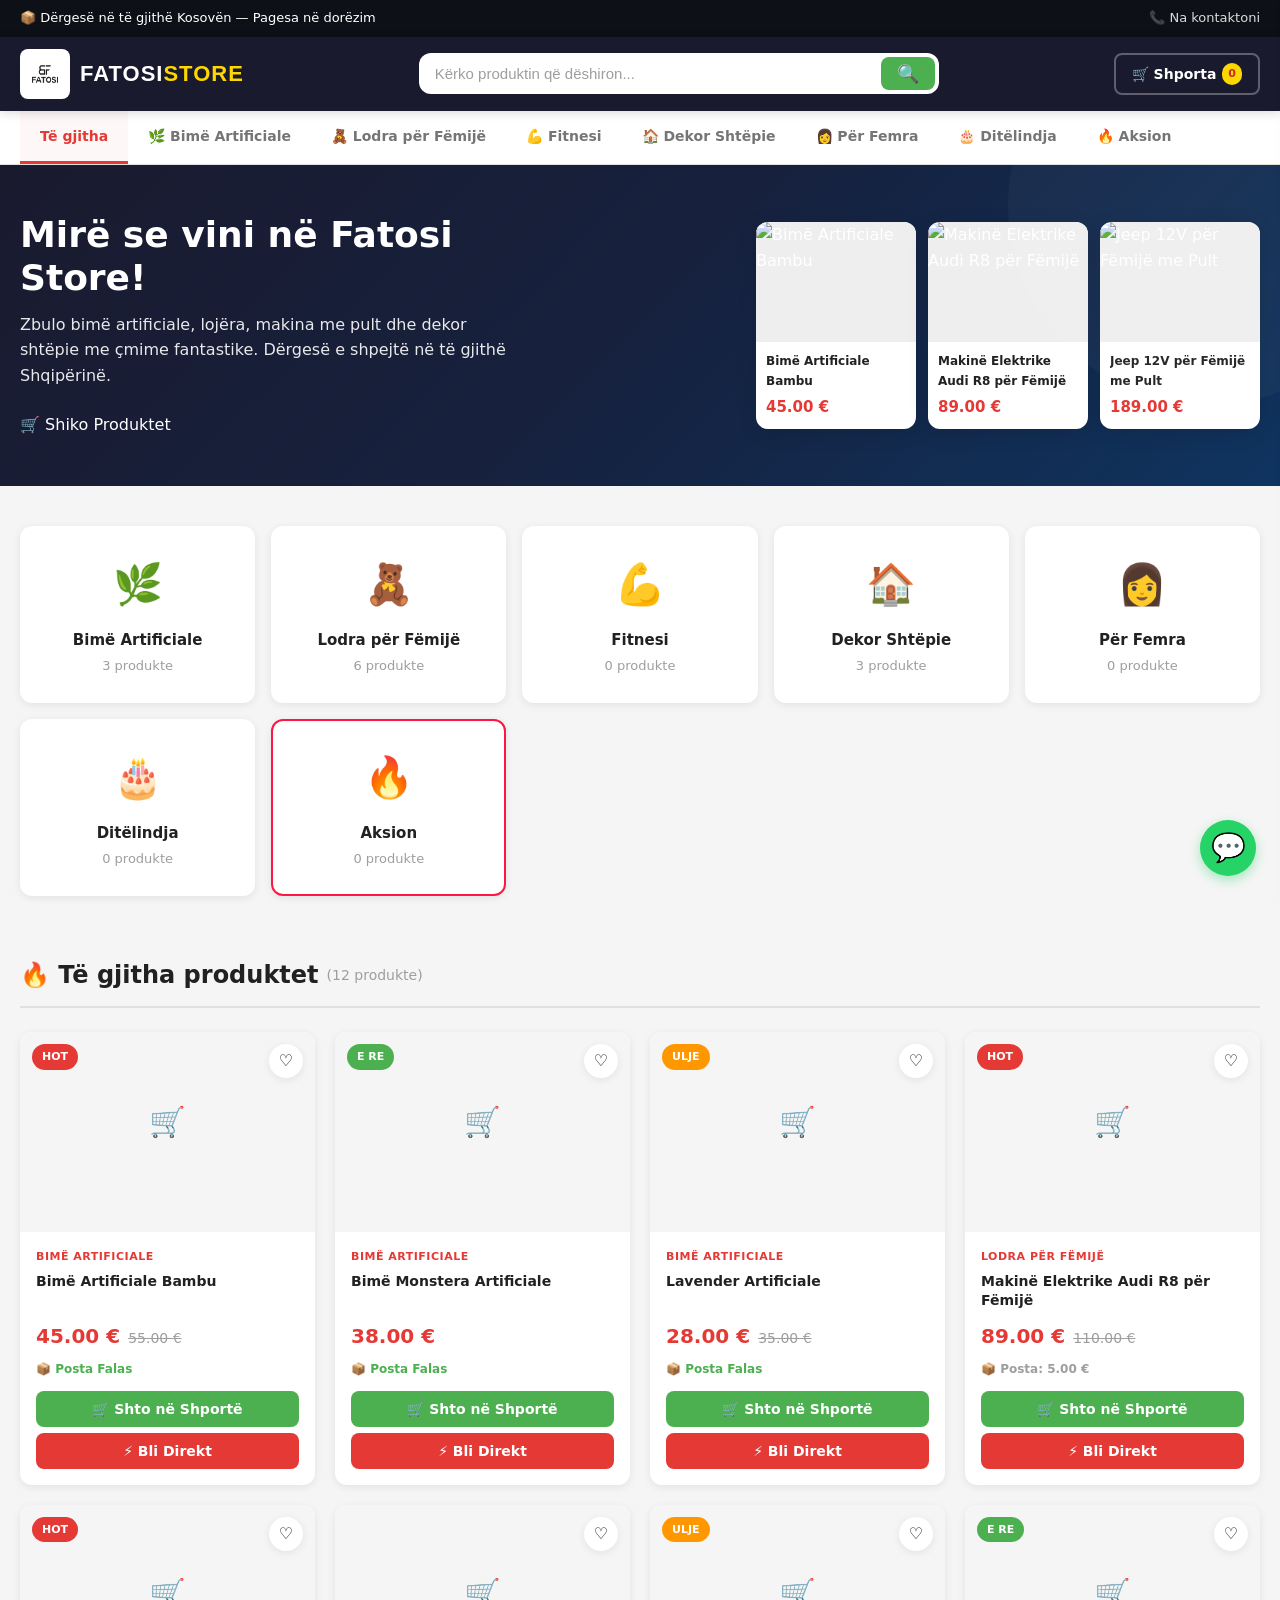
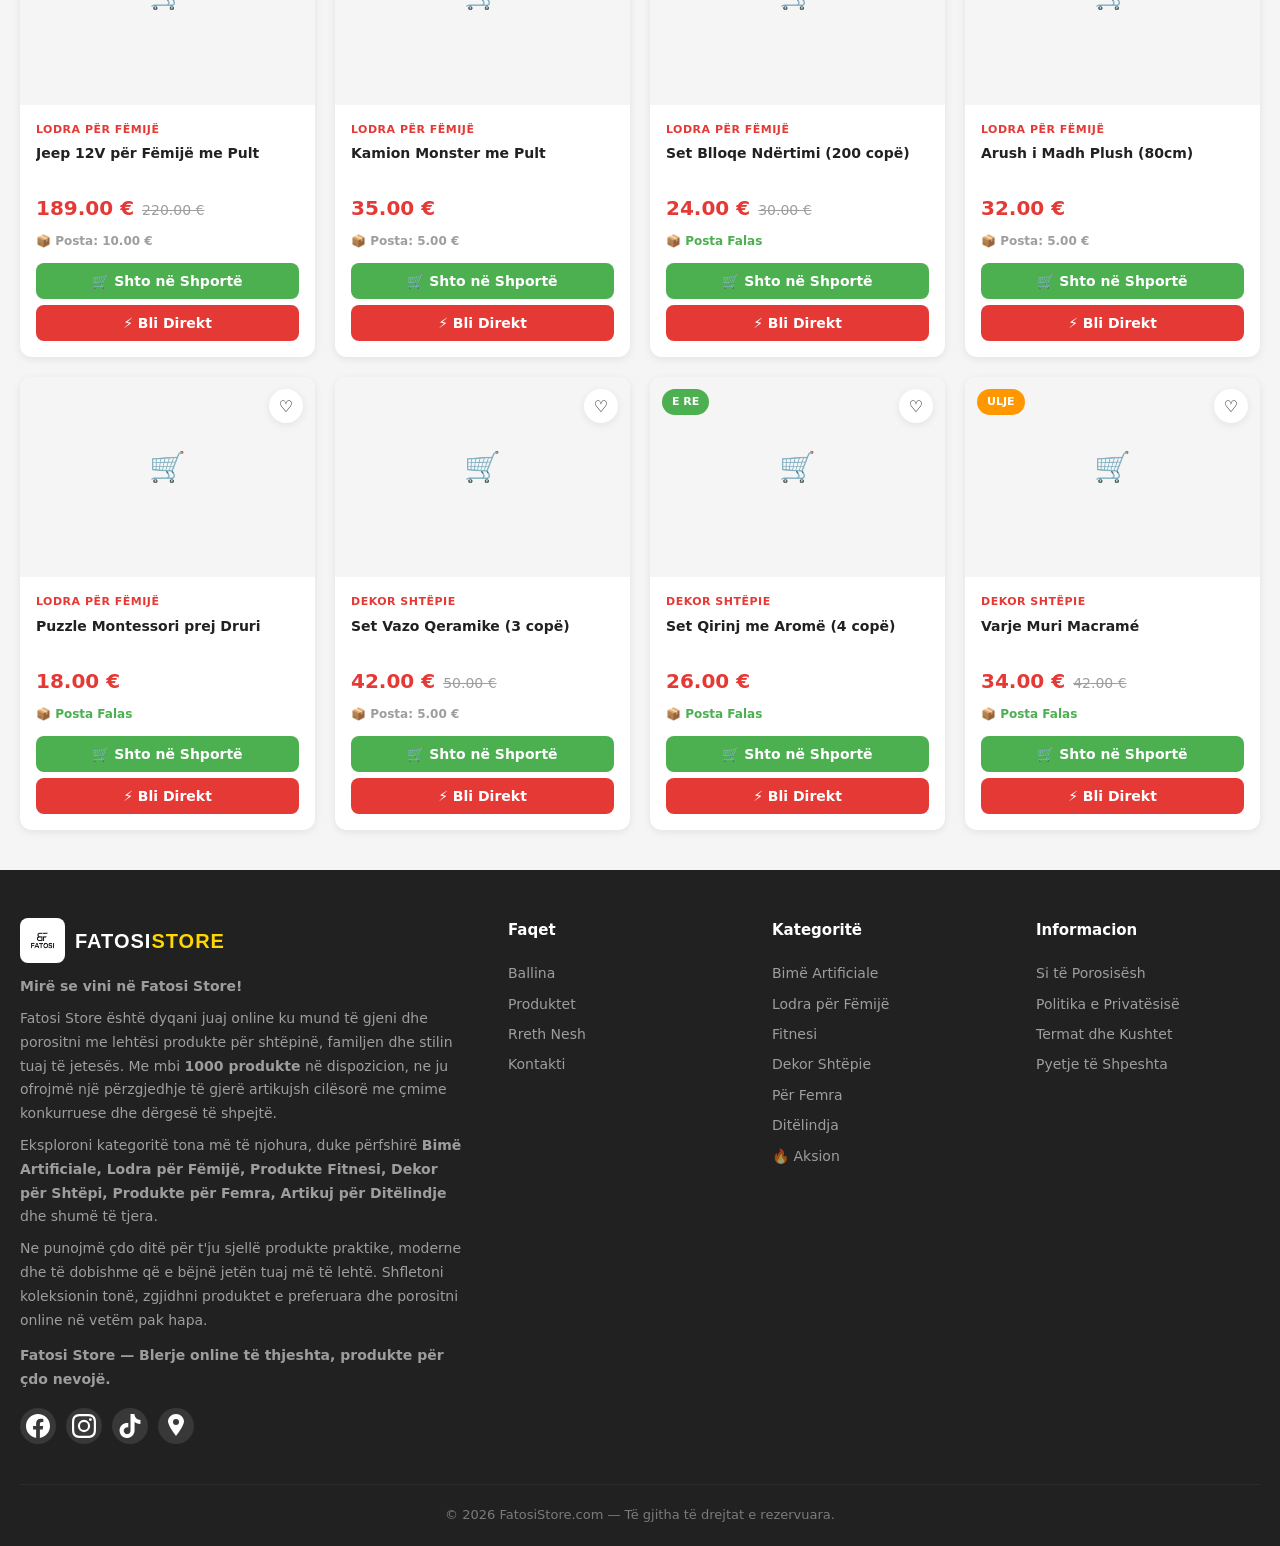
==== commit 4cabf3e0: "Changed hero title" ====
--- a/index.html
+++ b/index.html
@@ -59,7 +59,7 @@
   <section class="hero">
     <div class="container">
       <div class="hero-text">
-        <h1>Ofertat më të mira për shtëpinë dhe fëmijët tuaj!</h1>
+        <h1>Mirë se vini në Fatosi Store!</h1>
         <p>Zbulo bimë artificiale, lojëra, makina me pult dhe dekor shtëpie me çmime fantastike. Dërgesë e shpejtë në të gjithë Shqipërinë.</p>
         <a href="#products" class="btn">🛒 Shiko Produktet</a>
       </div>
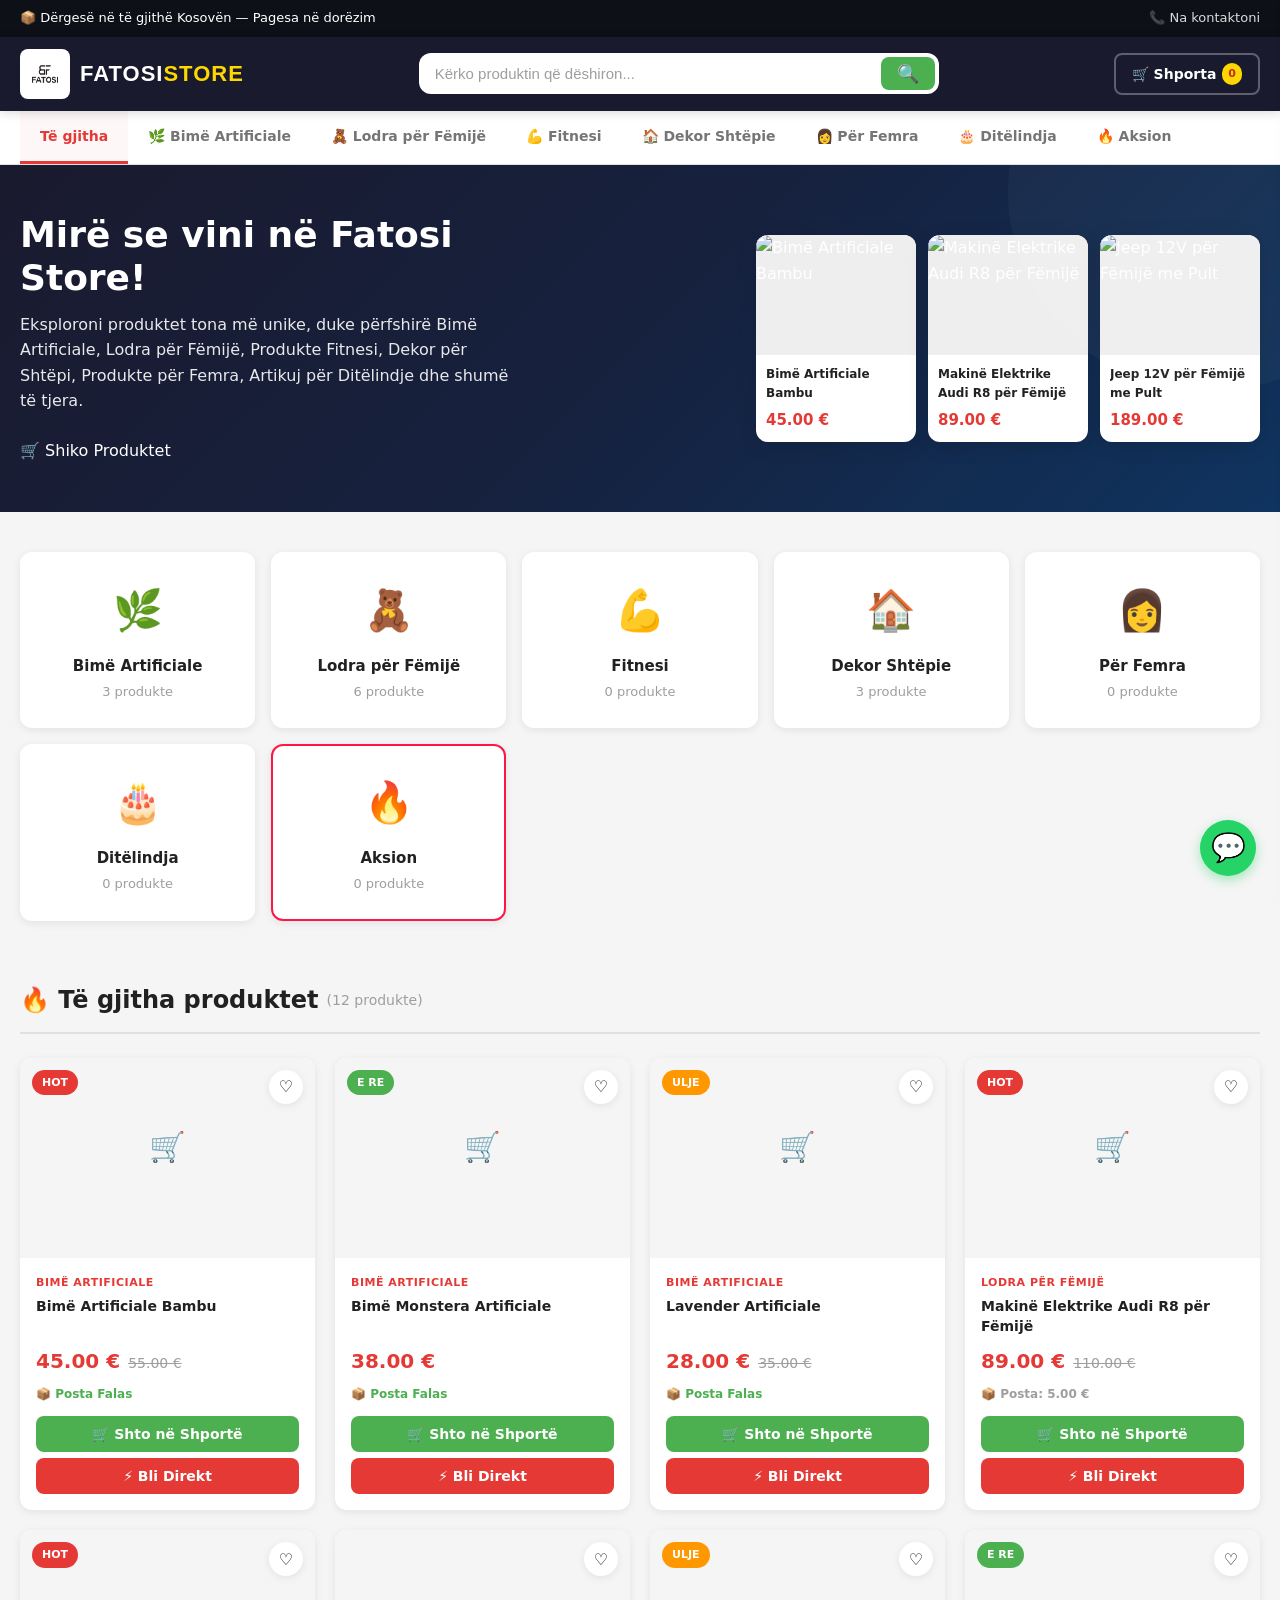
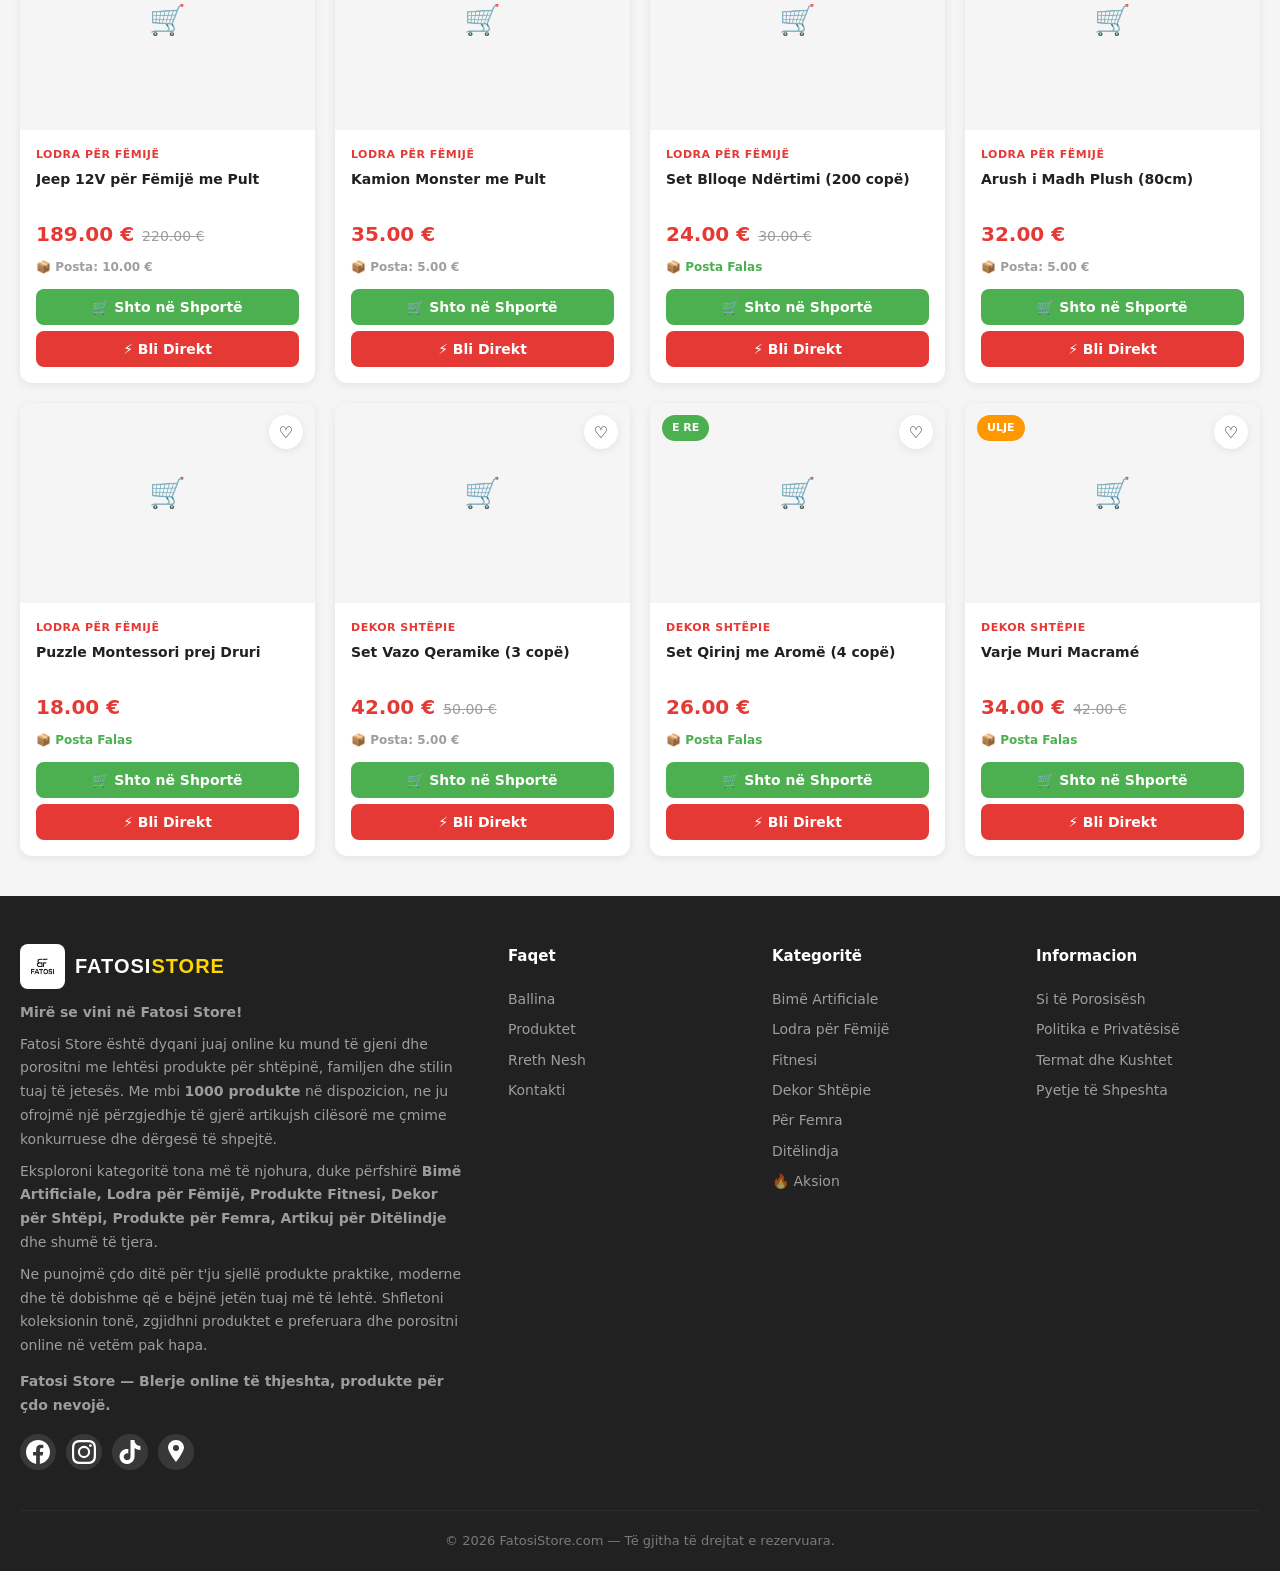
==== commit a833cc31: "Updated hero subtitle" ====
--- a/index.html
+++ b/index.html
@@ -60,7 +60,7 @@
     <div class="container">
       <div class="hero-text">
         <h1>Mirë se vini në Fatosi Store!</h1>
-        <p>Zbulo bimë artificiale, lojëra, makina me pult dhe dekor shtëpie me çmime fantastike. Dërgesë e shpejtë në të gjithë Shqipërinë.</p>
+        <p>Eksploroni produktet tona më unike, duke përfshirë Bimë Artificiale, Lodra për Fëmijë, Produkte Fitnesi, Dekor për Shtëpi, Produkte për Femra, Artikuj për Ditëlindje dhe shumë të tjera.</p>
         <a href="#products" class="btn">🛒 Shiko Produktet</a>
       </div>
       <div class="hero-products" id="heroProducts">
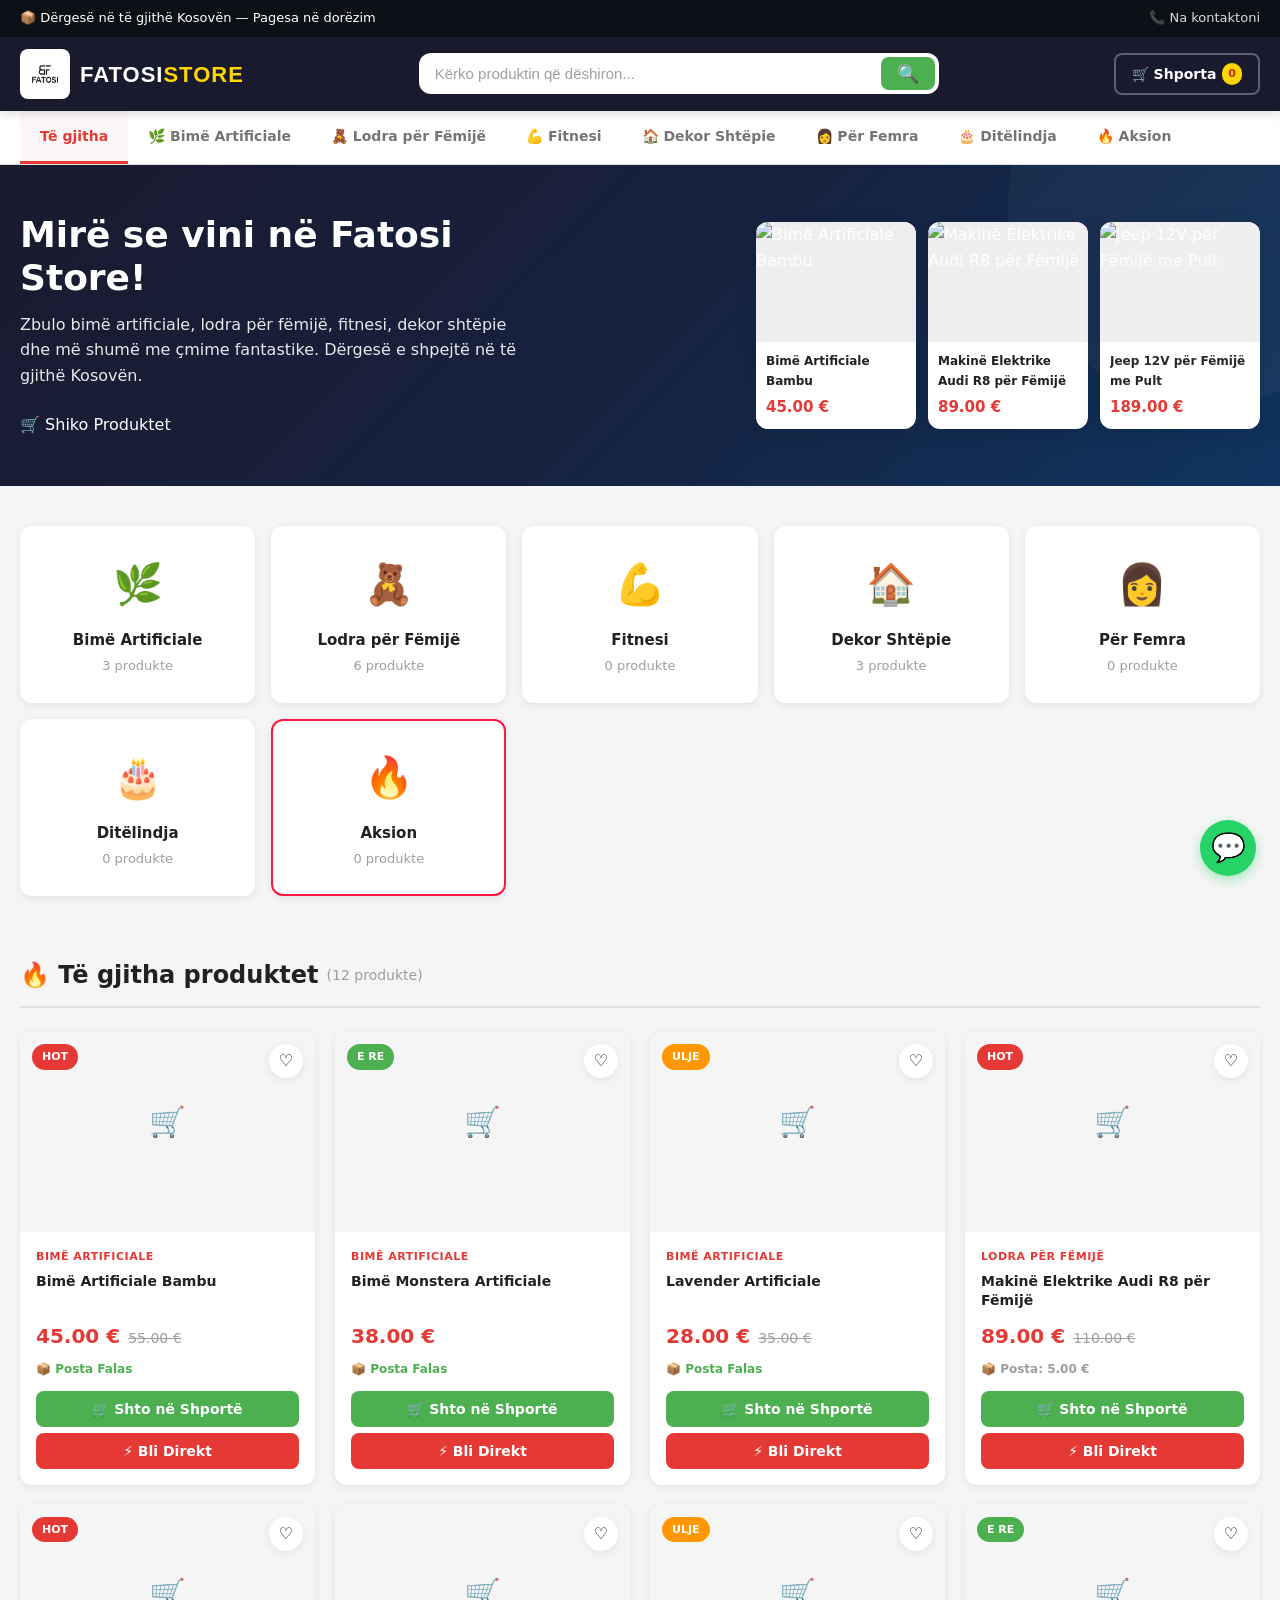
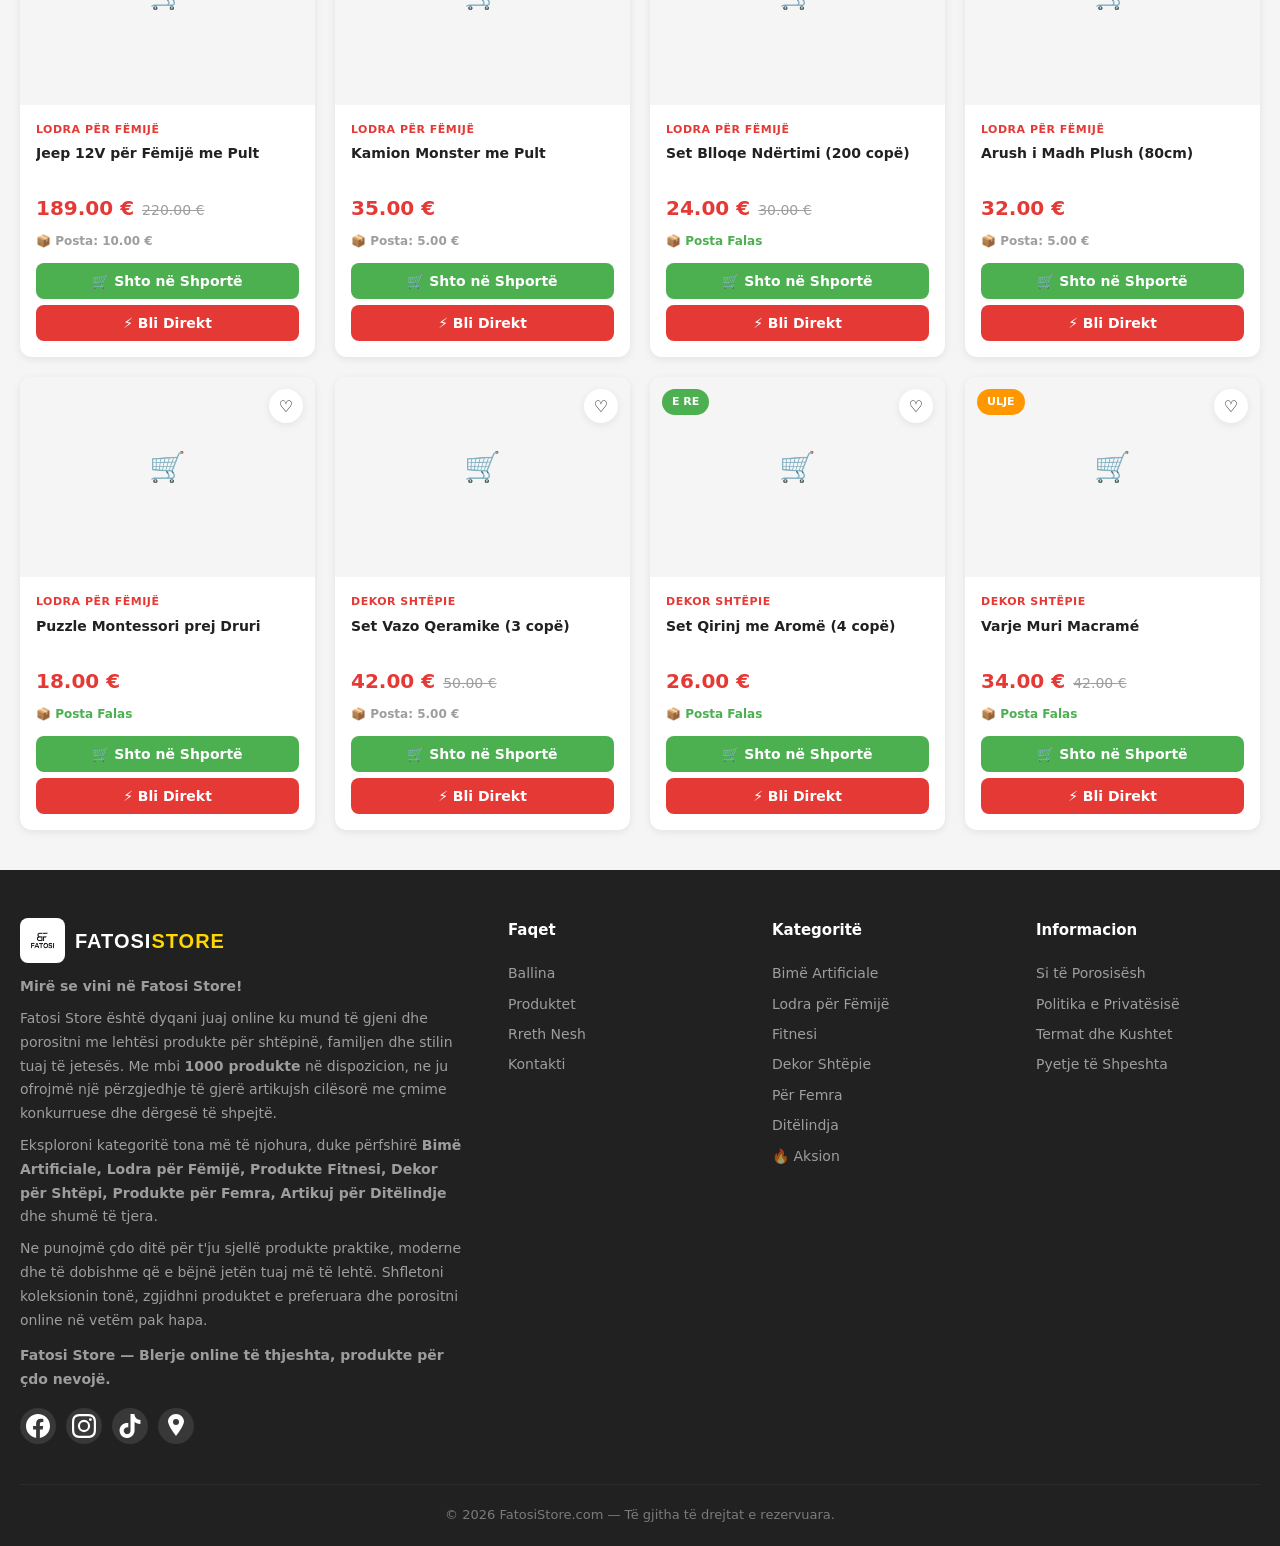
==== commit 983463d3: "Restored hero subtitle" ====
--- a/index.html
+++ b/index.html
@@ -60,7 +60,7 @@
     <div class="container">
       <div class="hero-text">
         <h1>Mirë se vini në Fatosi Store!</h1>
-        <p>Eksploroni produktet tona më unike, duke përfshirë Bimë Artificiale, Lodra për Fëmijë, Produkte Fitnesi, Dekor për Shtëpi, Produkte për Femra, Artikuj për Ditëlindje dhe shumë të tjera.</p>
+        <p>Zbulo bimë artificiale, lodra për fëmijë, fitnesi, dekor shtëpie dhe më shumë me çmime fantastike. Dërgesë e shpejtë në të gjithë Kosovën.</p>
         <a href="#products" class="btn">🛒 Shiko Produktet</a>
       </div>
       <div class="hero-products" id="heroProducts">
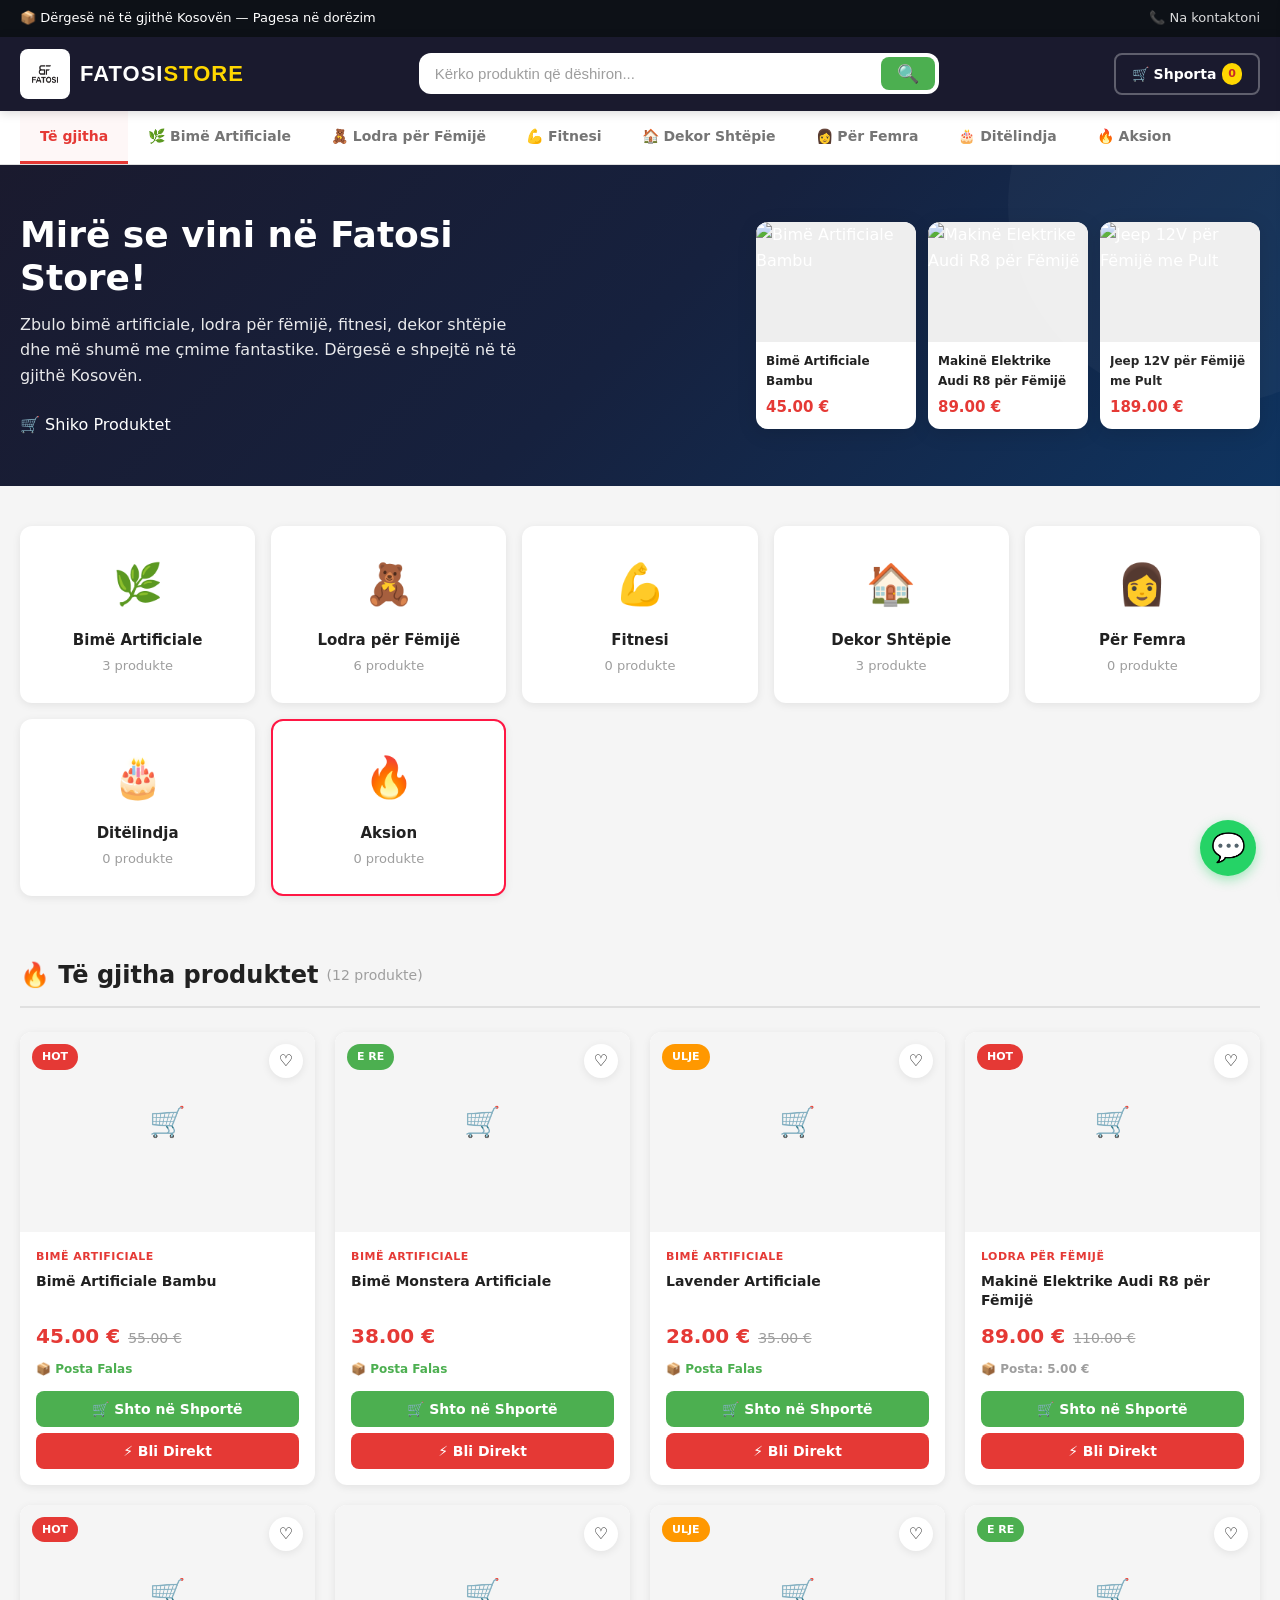
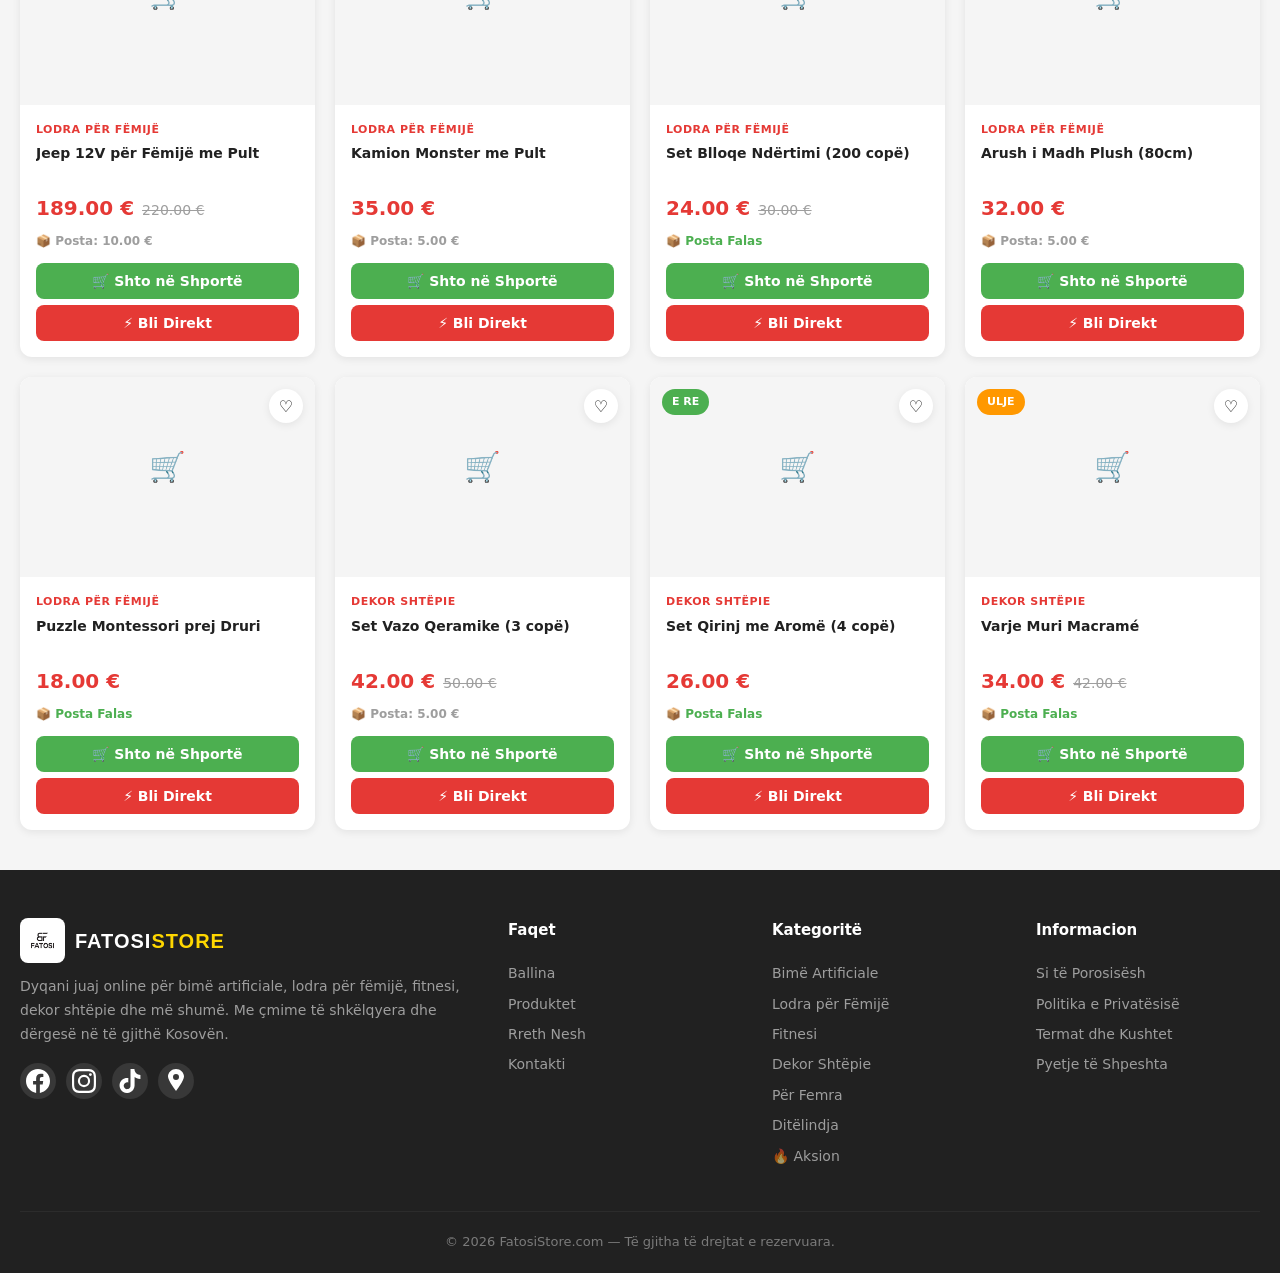
==== commit eac7517d: "Restored footer description" ====
--- a/index.html
+++ b/index.html
@@ -138,11 +138,7 @@
             <img src="images/logo.png" alt="Fatosi Store" style="height:45px;background:#fff;border-radius:8px;padding:4px;">
             <span style="font-family:'Montserrat','Segoe UI',sans-serif;font-weight:800;font-size:20px;color:#fff;text-transform:uppercase;letter-spacing:1px;"><span style="color:#fff;">FATOSI</span><span style="color:#FFD700;">STORE</span></span>
           </a>
-          <p><strong>Mirë se vini në Fatosi Store!</strong></p>
-          <p style="margin-top:8px;">Fatosi Store është dyqani juaj online ku mund të gjeni dhe porositni me lehtësi produkte për shtëpinë, familjen dhe stilin tuaj të jetesës. Me mbi <strong>1000 produkte</strong> në dispozicion, ne ju ofrojmë një përzgjedhje të gjerë artikujsh cilësorë me çmime konkurruese dhe dërgesë të shpejtë.</p>
-          <p style="margin-top:8px;">Eksploroni kategoritë tona më të njohura, duke përfshirë <strong>Bimë Artificiale, Lodra për Fëmijë, Produkte Fitnesi, Dekor për Shtëpi, Produkte për Femra, Artikuj për Ditëlindje</strong> dhe shumë të tjera.</p>
-          <p style="margin-top:8px;">Ne punojmë çdo ditë për t'ju sjellë produkte praktike, moderne dhe të dobishme që e bëjnë jetën tuaj më të lehtë. Shfletoni koleksionin tonë, zgjidhni produktet e preferuara dhe porositni online në vetëm pak hapa.</p>
-          <p style="margin-top:12px;"><strong>Fatosi Store — Blerje online të thjeshta, produkte për çdo nevojë.</strong></p>
+          <p>Dyqani juaj online për bimë artificiale, lodra për fëmijë, fitnesi, dekor shtëpie dhe më shumë. Me çmime të shkëlqyera dhe dërgesë në të gjithë Kosovën.</p>
           <div class="footer-social">
             <a href="https://www.facebook.com/BizhuteriaTeFatosi/" target="_blank"><svg width="24" height="24" viewBox="0 0 24 24" fill="white"><path d="M24 12.073c0-6.627-5.373-12-12-12s-12 5.373-12 12c0 5.99 4.388 10.954 10.125 11.854v-8.385H7.078v-3.47h3.047V9.43c0-3.007 1.792-4.669 4.533-4.669 1.312 0 2.686.235 2.686.235v2.953H15.83c-1.491 0-1.956.925-1.956 1.874v2.25h3.328l-.532 3.47h-2.796v8.385C19.612 23.027 24 18.062 24 12.073z"/></svg></a>
             <a href="https://www.instagram.com/fatosistore" target="_blank"><svg width="24" height="24" viewBox="0 0 24 24" fill="white"><path d="M12 2.163c3.204 0 3.584.012 4.85.07 3.252.148 4.771 1.691 4.919 4.919.058 1.265.069 1.645.069 4.849 0 3.205-.012 3.584-.069 4.849-.149 3.225-1.664 4.771-4.919 4.919-1.266.058-1.644.07-4.85.07-3.204 0-3.584-.012-4.849-.07-3.26-.149-4.771-1.699-4.919-4.92-.058-1.265-.07-1.644-.07-4.849 0-3.204.013-3.583.07-4.849.149-3.227 1.664-4.771 4.919-4.919 1.266-.057 1.645-.069 4.849-.069zM12 0C8.741 0 8.333.014 7.053.072 2.695.272.273 2.69.073 7.052.014 8.333 0 8.741 0 12c0 3.259.014 3.668.072 4.948.2 4.358 2.618 6.78 6.98 6.98C8.333 23.986 8.741 24 12 24c3.259 0 3.668-.014 4.948-.072 4.354-.2 6.782-2.618 6.979-6.98.059-1.28.073-1.689.073-4.948 0-3.259-.014-3.667-.072-4.947-.196-4.354-2.617-6.78-6.979-6.98C15.668.014 15.259 0 12 0zm0 5.838a6.162 6.162 0 100 12.324 6.162 6.162 0 000-12.324zM12 16a4 4 0 110-8 4 4 0 010 8zm6.406-11.845a1.44 1.44 0 100 2.881 1.44 1.44 0 000-2.881z"/></svg></a>
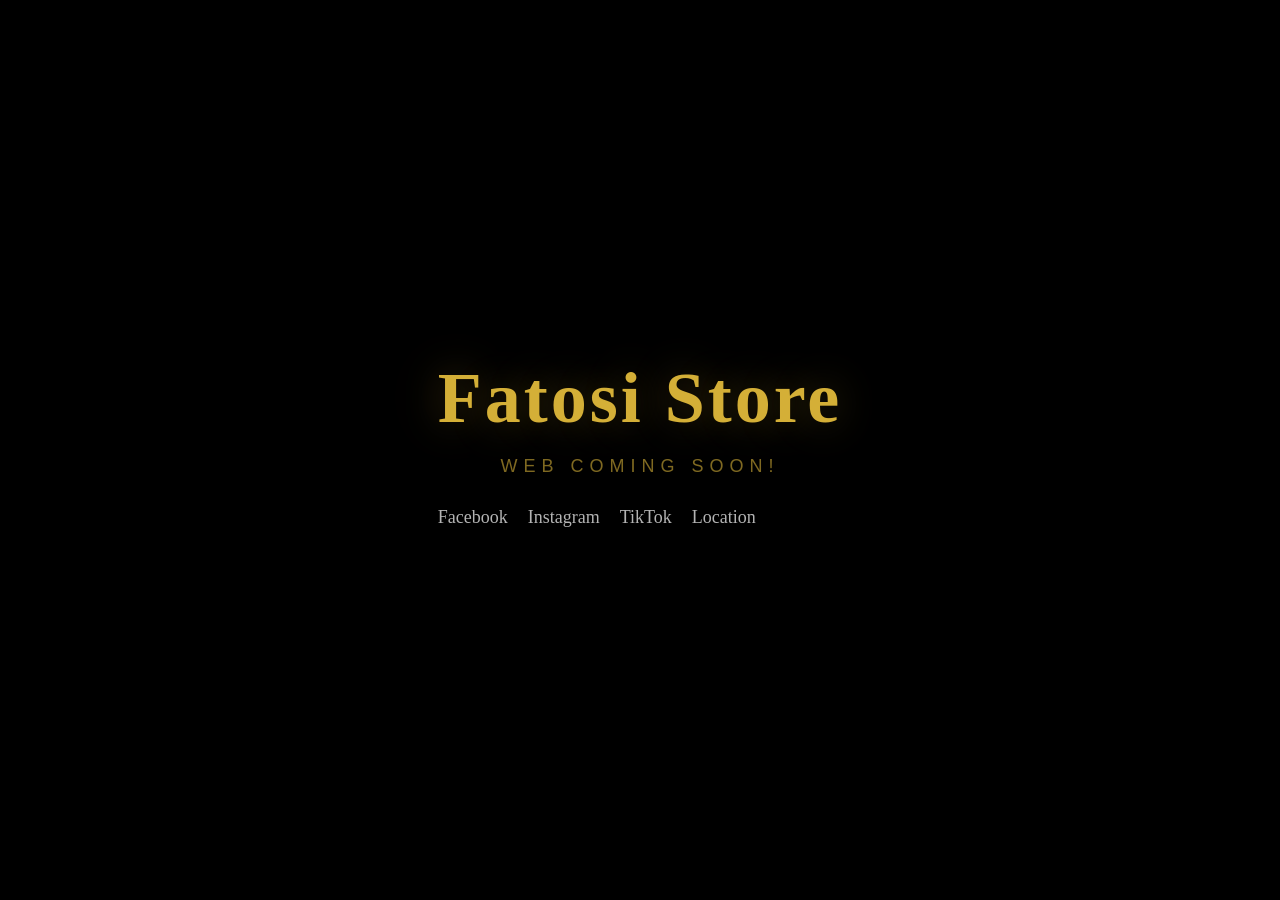
==== commit 4a201353: "Update to coming soon page with social links only" ====
--- a/index.html
+++ b/index.html
@@ -1,234 +1,78 @@
 <!DOCTYPE html>
-<html lang="sq">
+<html lang="en">
 <head>
   <meta charset="UTF-8">
   <meta name="viewport" content="width=device-width, initial-scale=1.0">
-  <title>Fatosi Store — Bimë Artificiale, Lodra, Fitnesi, Dekor & Më Shumë</title>
-  <meta name="description" content="Fatosi Store — dyqani juaj online për bimë artificiale, lodra për fëmijë, fitnesi, dekor shtëpie dhe më shumë. Çmime të shkëlqyera, dërgesë në të gjithë Shqipërinë.">
-  <link rel="stylesheet" href="css/style.css">
-  <link rel="icon" href="data:image/svg+xml,<svg xmlns='http://www.w3.org/2000/svg' viewBox='0 0 100 100'><text y='.9em' font-size='90'>🛒</text></svg>">
+  <title>Fatosi Store</title>
+  <style>
+    * { margin: 0; padding: 0; box-sizing: border-box; }
+    body {
+      background: #000000;
+      min-height: 100vh;
+      display: flex;
+      flex-direction: column;
+      align-items: center;
+      justify-content: center;
+      font-family: 'Georgia', 'Times New Roman', serif;
+      overflow: hidden;
+      padding: 20px;
+      text-align: center;
+    }
+    .container {
+      text-align: center;
+    }
+    h1 {
+      font-size: clamp(28px, 6vw, 72px);
+      font-weight: 700;
+      color: #D4AF37;
+      text-shadow: 0 0 40px rgba(212, 175, 55, 0.3),
+                   0 0 80px rgba(212, 175, 55, 0.15);
+      letter-spacing: 3px;
+      line-height: 1.3;
+      animation: fadeIn 2s ease-out;
+      margin-bottom: 10px;
+    }
+    .subtitle {
+      color: rgba(212, 175, 55, 0.6);
+      font-size: clamp(12px, 2vw, 18px);
+      margin-top: 0;
+      letter-spacing: 6px;
+      text-transform: uppercase;
+      font-family: 'Arial', sans-serif;
+      animation: fadeIn 3s ease-out;
+      margin-bottom: 30px;
+    }
+    .social-links {
+      display: flex;
+      gap: 20px;
+      margin-bottom: 20px;
+    }
+    .social-links a {
+      color: rgba(255,255,255,0.7);
+      font-size: 18px;
+      transition: all 0.3s ease;
+      text-decoration: none;
+    }
+    .social-links a:hover {
+      color: #fff;
+      transform: translateY(-3px);
+    }
+    @keyframes fadeIn {
+      from { opacity: 0; transform: translateY(20px); }
+      to { opacity: 1; transform: translateY(0); }
+    }
+  </style>
 </head>
 <body>
-
-  <!-- TOP BAR -->
-  <div class="top-bar">
-    <div class="container">
-      <div class="top-bar-left">
-        📦 Dërgesë në të gjithë Kosovën — Pagesa në dorëzim
-      </div>
-      <div class="top-bar-right">
-        <a href="tel:+38345640545">📞 Na kontaktoni</a>
-      </div>
+  <div class="container">
+    <h1>Fatosi Store</h1>
+    <p class="subtitle">WEB COMING SOON!</p>
+    <div class="social-links">
+      <a href="https://www.facebook.com/BizhuteriaTeFatosi/" target="_blank">Facebook</a>
+      <a href="https://www.instagram.com/fatosistore" target="_blank">Instagram</a>
+      <a href="https://www.tiktok.com/@fatosi.store?_r=1&_t=ZS-96qybsGMPv5" target="_blank">TikTok</a>
+      <a href="https://maps.app.goo.gl/dHdrPxBg5ecfXi1N9" target="_blank">Location</a>
     </div>
   </div>
-
-  <!-- HEADER -->
-  <header class="header">
-    <div class="container">
-      <a href="index.html" class="logo" style="display:flex;align-items:center;gap:10px;text-decoration:none;">
-          <img src="images/logo.png" alt="Fatosi Store" style="height:50px;background:#fff;border-radius:8px;padding:4px;">
-          <span style="font-family:'Montserrat','Segoe UI',sans-serif;font-weight:800;font-size:22px;color:#fff;text-transform:uppercase;letter-spacing:1px;"><span style="color:#fff;">FATOSI</span><span style="color:#FFD700;">STORE</span></span>
-        </a>
-      <div class="search-bar">
-        <input type="text" id="searchInput" placeholder="Kërko produktin që dëshiron..." oninput="filterProducts()">
-        <button onclick="filterProducts()">🔍</button>
-      </div>
-      <div class="header-actions">
-        <a href="#" onclick="openCart(); return false;">
-          🛒 Shporta <span class="cart-badge" id="cartCount">0</span>
-        </a>
-      </div>
-    </div>
-  </header>
-
-  <!-- CATEGORY NAV -->
-  <nav class="cat-nav">
-    <div class="container">
-      <a href="#" class="active" data-cat="" onclick="setCategory(this, ''); return false;">Të gjitha</a>
-      <a href="#" data-cat="bime-artificiale" onclick="setCategory(this, 'bime-artificiale'); return false;">🌿 Bimë Artificiale</a>
-      <a href="#" data-cat="lodra-femije" onclick="setCategory(this, 'lodra-femije'); return false;">🧸 Lodra për Fëmijë</a>
-      <a href="#" data-cat="fitnesi" onclick="setCategory(this, 'fitnesi'); return false;">💪 Fitnesi</a>
-      <a href="#" data-cat="dekor-shtepie" onclick="setCategory(this, 'dekor-shtepie'); return false;">🏠 Dekor Shtëpie</a>
-      <a href="#" data-cat="per-femra" onclick="setCategory(this, 'per-femra'); return false;">👩 Për Femra</a>
-      <a href="#" data-cat="ditelindja" onclick="setCategory(this, 'ditelindja'); return false;">🎂 Ditëlindja</a>
-      <a href="#" data-cat="aksion" onclick="setCategory(this, 'aksion'); return false;">🔥 Aksion</a>
-    </div>
-  </nav>
-
-  <!-- HERO -->
-  <section class="hero">
-    <div class="container">
-      <div class="hero-text">
-        <h1>Mirë se vini në Fatosi Store!</h1>
-        <p>Zbulo bimë artificiale, lodra për fëmijë, fitnesi, dekor shtëpie dhe më shumë me çmime fantastike. Dërgesë e shpejtë në të gjithë Kosovën.</p>
-        <a href="#products" class="btn">🛒 Shiko Produktet</a>
-      </div>
-      <div class="hero-products" id="heroProducts">
-        <!-- Populated by JS -->
-      </div>
-    </div>
-  </section>
-
-  <!-- CATEGORIES STRIP -->
-  <section class="categories-strip">
-    <div class="container">
-      <div class="cat-cards">
-        <div class="cat-card" onclick="setCategory(null, 'bime-artificiale')">
-          <div class="icon">🌿</div>
-          <h3>Bimë Artificiale</h3>
-          <p id="count-bime-artificiale">0 produkte</p>
-        </div>
-        <div class="cat-card" onclick="setCategory(null, 'lodra-femije')">
-          <div class="icon">🧸</div>
-          <h3>Lodra për Fëmijë</h3>
-          <p id="count-lodra-femije">0 produkte</p>
-        </div>
-        <div class="cat-card" onclick="setCategory(null, 'fitnesi')">
-          <div class="icon">💪</div>
-          <h3>Fitnesi</h3>
-          <p id="count-fitnesi">0 produkte</p>
-        </div>
-        <div class="cat-card" onclick="setCategory(null, 'dekor-shtepie')">
-          <div class="icon">🏠</div>
-          <h3>Dekor Shtëpie</h3>
-          <p id="count-dekor-shtepie">0 produkte</p>
-        </div>
-        <div class="cat-card" onclick="setCategory(null, 'per-femra')">
-          <div class="icon">👩</div>
-          <h3>Për Femra</h3>
-          <p id="count-per-femra">0 produkte</p>
-        </div>
-        <div class="cat-card" onclick="setCategory(null, 'ditelindja')">
-          <div class="icon">🎂</div>
-          <h3>Ditëlindja</h3>
-          <p id="count-ditelindja">0 produkte</p>
-        </div>
-        <div class="cat-card" onclick="setCategory(null, 'aksion')" style="border-color:#FF1744;">
-          <div class="icon">🔥</div>
-          <h3>Aksion</h3>
-          <p id="count-aksion">0 produkte</p>
-        </div>
-      </div>
-    </div>
-  </section>
-
-  <!-- ALL PRODUCTS -->
-  <section class="products-section" id="products">
-    <div class="container">
-      <div class="section-title">
-        <h2>🔥 Të gjitha produktet <span class="count" id="productCount"></span></h2>
-      </div>
-      <div class="product-grid" id="productGrid">
-        <!-- Populated by JS -->
-      </div>
-      <div id="noProducts" style="display:none; text-align:center; padding:40px; color:var(--text-muted);">
-        <div style="font-size:48px; margin-bottom:12px;">😕</div>
-        <h3>Nuk u gjet asnjë produkt</h3>
-        <p>Provo një kërkim tjetër ose ndrysho kategorinë.</p>
-      </div>
-    </div>
-  </section>
-
-  <!-- FOOTER -->
-  <footer class="footer">
-    <div class="container">
-      <div class="footer-grid">
-        <div class="footer-about">
-          <a href="index.html" class="logo" style="display:flex;align-items:center;gap:10px;text-decoration:none;">
-            <img src="images/logo.png" alt="Fatosi Store" style="height:45px;background:#fff;border-radius:8px;padding:4px;">
-            <span style="font-family:'Montserrat','Segoe UI',sans-serif;font-weight:800;font-size:20px;color:#fff;text-transform:uppercase;letter-spacing:1px;"><span style="color:#fff;">FATOSI</span><span style="color:#FFD700;">STORE</span></span>
-          </a>
-          <p>Dyqani juaj online për bimë artificiale, lodra për fëmijë, fitnesi, dekor shtëpie dhe më shumë. Me çmime të shkëlqyera dhe dërgesë në të gjithë Kosovën.</p>
-          <div class="footer-social">
-            <a href="https://www.facebook.com/BizhuteriaTeFatosi/" target="_blank"><svg width="24" height="24" viewBox="0 0 24 24" fill="white"><path d="M24 12.073c0-6.627-5.373-12-12-12s-12 5.373-12 12c0 5.99 4.388 10.954 10.125 11.854v-8.385H7.078v-3.47h3.047V9.43c0-3.007 1.792-4.669 4.533-4.669 1.312 0 2.686.235 2.686.235v2.953H15.83c-1.491 0-1.956.925-1.956 1.874v2.25h3.328l-.532 3.47h-2.796v8.385C19.612 23.027 24 18.062 24 12.073z"/></svg></a>
-            <a href="https://www.instagram.com/fatosistore" target="_blank"><svg width="24" height="24" viewBox="0 0 24 24" fill="white"><path d="M12 2.163c3.204 0 3.584.012 4.85.07 3.252.148 4.771 1.691 4.919 4.919.058 1.265.069 1.645.069 4.849 0 3.205-.012 3.584-.069 4.849-.149 3.225-1.664 4.771-4.919 4.919-1.266.058-1.644.07-4.85.07-3.204 0-3.584-.012-4.849-.07-3.26-.149-4.771-1.699-4.919-4.92-.058-1.265-.07-1.644-.07-4.849 0-3.204.013-3.583.07-4.849.149-3.227 1.664-4.771 4.919-4.919 1.266-.057 1.645-.069 4.849-.069zM12 0C8.741 0 8.333.014 7.053.072 2.695.272.273 2.69.073 7.052.014 8.333 0 8.741 0 12c0 3.259.014 3.668.072 4.948.2 4.358 2.618 6.78 6.98 6.98C8.333 23.986 8.741 24 12 24c3.259 0 3.668-.014 4.948-.072 4.354-.2 6.782-2.618 6.979-6.98.059-1.28.073-1.689.073-4.948 0-3.259-.014-3.667-.072-4.947-.196-4.354-2.617-6.78-6.979-6.98C15.668.014 15.259 0 12 0zm0 5.838a6.162 6.162 0 100 12.324 6.162 6.162 0 000-12.324zM12 16a4 4 0 110-8 4 4 0 010 8zm6.406-11.845a1.44 1.44 0 100 2.881 1.44 1.44 0 000-2.881z"/></svg></a>
-            <a href="https://www.tiktok.com/@fatosi.store?_r=1&_t=ZS-96qybsGMPv5" target="_blank"><svg width="24" height="24" viewBox="0 0 24 24" fill="white"><path d="M12.525.02c1.31-.02 2.61-.01 3.91-.02.08 1.53.63 3.09 1.75 4.17 1.12 1.11 2.7 1.62 4.24 1.79v4.03c-1.44-.05-2.89-.35-4.2-.97-.57-.26-1.1-.59-1.62-.93-.01 2.92.01 5.84-.02 8.75-.08 1.4-.54 2.79-1.35 3.94-1.31 1.92-3.58 3.17-5.91 3.21-1.43.08-2.86-.31-4.08-1.03-2.02-1.19-3.44-3.37-3.65-5.71-.02-.5-.03-1-.01-1.49.18-1.9 1.12-3.72 2.58-4.96 1.66-1.44 3.98-2.13 6.15-1.72.02 1.48-.04 2.96-.04 4.44-.99-.32-2.15-.23-3.02.37-.63.41-1.11 1.04-1.36 1.75-.21.51-.15 1.07-.14 1.61.24 1.64 1.82 3.02 3.5 2.87 1.12-.01 2.19-.66 2.77-1.61.19-.33.4-.67.41-1.06.1-1.79.06-3.57.07-5.36.01-4.03-.01-8.05.02-12.07z"/></svg></a>
-            <a href="https://maps.app.goo.gl/dHdrPxBg5ecfXi1N9" target="_blank"><svg width="24" height="24" viewBox="0 0 24 24" fill="white"><path d="M12 0C7.802 0 4 3.403 4 7.602 4 11.8 12 22 12 22s8-10.198 8-14.398C20 3.403 16.199 0 12 0zm0 11a3 3 0 110-6 3 3 0 010 6z"/></svg></a>
-          </div>
-        </div>
-        <div class="footer-col">
-          <h4>Faqet</h4>
-          <a href="index.html">Ballina</a>
-          <a href="#products">Produktet</a>
-          <a href="#">Rreth Nesh</a>
-          <a href="#">Kontakti</a>
-        </div>
-        <div class="footer-col">
-          <h4>Kategoritë</h4>
-          <a href="#" onclick="setCategory(null,'bime-artificiale')">Bimë Artificiale</a>
-          <a href="#" onclick="setCategory(null,'lodra-femije')">Lodra për Fëmijë</a>
-          <a href="#" onclick="setCategory(null,'fitnesi')">Fitnesi</a>
-          <a href="#" onclick="setCategory(null,'dekor-shtepie')">Dekor Shtëpie</a>
-          <a href="#" onclick="setCategory(null,'per-femra')">Për Femra</a>
-          <a href="#" onclick="setCategory(null,'ditelindja')">Ditëlindja</a>
-          <a href="#" onclick="setCategory(null,'aksion')">🔥 Aksion</a>
-        </div>
-        <div class="footer-col">
-          <h4>Informacion</h4>
-          <a href="#">Si të Porosisësh</a>
-          <a href="#">Politika e Privatësisë</a>
-          <a href="#">Termat dhe Kushtet</a>
-          <a href="#">Pyetje të Shpeshta</a>
-        </div>
-      </div>
-      <div class="footer-bottom">
-        &copy; 2026 FatosiStore.com — Të gjitha të drejtat e rezervuara.
-      </div>
-    </div>
-  </footer>
-
-  <!-- PRODUCT MODAL -->
-  <div class="modal-overlay" id="productModal" onclick="if(event.target===this)closeModal()">
-    <div class="modal">
-      <button class="modal-close" onclick="closeModal()">✕</button>
-      <div class="modal-body">
-        <div class="modal-img">
-          <img id="modalImg" src="" alt="">
-        </div>
-        <div class="modal-info">
-          <div class="category-tag" id="modalCategory"></div>
-          <h2 id="modalTitle"></h2>
-          <div class="price" id="modalPrice"></div>
-          <div class="shipping-info" id="modalShipping"></div>
-          <p class="description" id="modalDesc"></p>
-          <div class="qty-control">
-            <button onclick="changeQty(-1)">−</button>
-            <span id="modalQty">1</span>
-            <button onclick="changeQty(1)">+</button>
-          </div>
-          <button class="btn-buy" onclick="addToCartFromModal()">🛒 Shto në Shportë</button>
-        </div>
-      </div>
-    </div>
-  </div>
-
-  <!-- CART DRAWER -->
-  <div class="cart-drawer" id="cartDrawer">
-    <div class="cart-drawer-header">
-      <h3>🛒 Shporta</h3>
-      <button onclick="closeCart()">✕</button>
-    </div>
-    <div class="cart-items" id="cartItems">
-      <div class="cart-empty">
-        <div class="icon">🛒</div>
-        <p>Shporta juaj është bosh</p>
-      </div>
-    </div>
-    <div class="cart-footer">
-      <div class="cart-total">
-        <span class="label">Totali:</span>
-        <span class="amount" id="cartTotal">0 L</span>
-      </div>
-      <button class="btn-checkout" onclick="goToCheckout()">📞 Porosit Tani (Pagesa në Dorëzim)</button>
-    </div>
-  </div>
-
-  <!-- WHATSAPP FLOAT -->
-  <a href="https://wa.me/38345640545" class="whatsapp-float" target="_blank">💬</a>
-
-  <!-- TOAST -->
-  <div class="toast" id="toast"></div>
-
-  <script src="js/app.js"></script>
 </body>
-</html>
+</html>
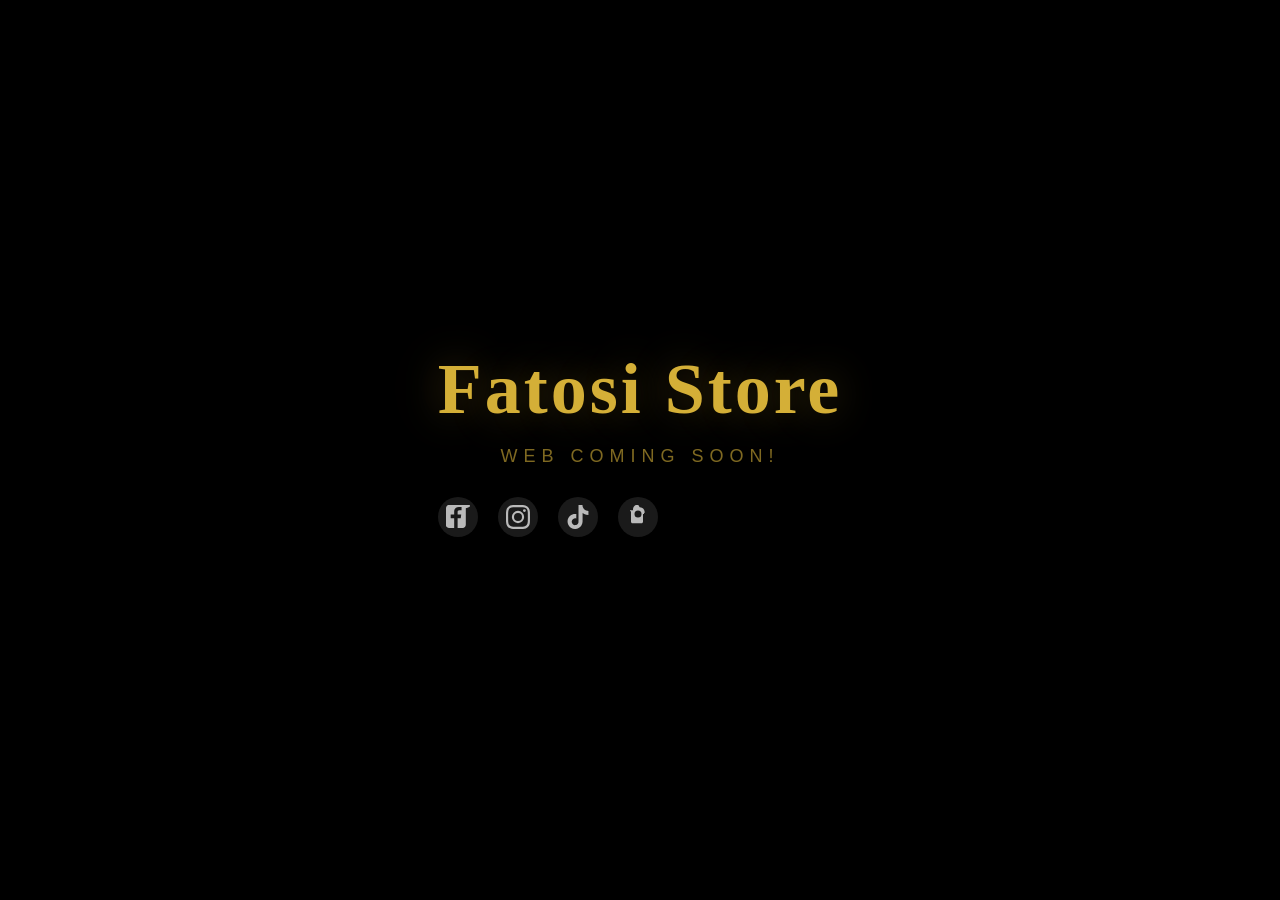
==== commit e2ce65d2: "Update to coming soon page with social media icons only" ====
--- a/index.html
+++ b/index.html
@@ -48,14 +48,27 @@
       margin-bottom: 20px;
     }
     .social-links a {
-      color: rgba(255,255,255,0.7);
-      font-size: 18px;
+      width: 40px;
+      height: 40px;
+      display: flex;
+      align-items: center;
+      justify-content: center;
+      background: rgba(255,255,255,0.1);
+      border-radius: 50%;
       transition: all 0.3s ease;
-      text-decoration: none;
     }
     .social-links a:hover {
-      color: #fff;
+      background: rgba(255,255,255,0.2);
       transform: translateY(-3px);
+    }
+    .social-links svg {
+      width: 24px;
+      height: 24px;
+      fill: rgba(255,255,255,0.7);
+      transition: fill 0.3s ease;
+    }
+    .social-links a:hover svg {
+      fill: #fff;
     }
     @keyframes fadeIn {
       from { opacity: 0; transform: translateY(20px); }
@@ -68,10 +81,22 @@
     <h1>Fatosi Store</h1>
     <p class="subtitle">WEB COMING SOON!</p>
     <div class="social-links">
-      <a href="https://www.facebook.com/BizhuteriaTeFatosi/" target="_blank">Facebook</a>
-      <a href="https://www.instagram.com/fatosistore" target="_blank">Instagram</a>
-      <a href="https://www.tiktok.com/@fatosi.store?_r=1&_t=ZS-96qybsGMPv5" target="_blank">TikTok</a>
-      <a href="https://maps.app.goo.gl/dHdrPxBg5ecfXi1N9" target="_blank">Location</a>
+      <a href="https://www.facebook.com/BizhuteriaTeFatosi/" target="_blank">
+        <!-- Facebook logo -->
+        <svg xmlns="http://www.w3.org/2000/svg" viewBox="0 0 24 24"><path d="M22.675 0h-20.35C1.404 0 0 1.404 0 3.135v17.73C0 21.596 1.404 23 3.135 23h5.04V13.25h-3.5V9.5h3.5V6.737c0-3.1 1.883-4.788 4.653-4.788 1.325 0 2.466.097 2.726.138v3.24h-2.13c-1.5 0-1.795.712-1.795 1.763v2.31h3.586l-.467 3.75h-3.12V23h5.045c1.731 0 3.135-1.404 3.135-3.135V3.135C25.81 1.404 24.406 0 22.675 0z"/></svg>
+      </a>
+      <a href="https://www.instagram.com/fatosistore" target="_blank">
+        <!-- Instagram logo -->
+        <svg xmlns="http://www.w3.org/2000/svg" viewBox="0 0 24 24"><path d="M12 2.163c3.204 0 3.584.012 4.85.07 3.252.148 4.771 1.691 4.919 4.919.058 1.265.069 1.645.069 4.849 0 3.205-.012 3.584-.069 4.849-.149 3.225-1.664 4.771-4.919 4.919-1.266.058-1.644.07-4.85.07-3.204 0-3.584-.012-4.849-.07-3.26-.149-4.771-1.699-4.919-4.92-.058-1.265-.07-1.644-.07-4.849 0-3.204.013-3.583.07-4.849.149-3.227 1.664-4.771 4.919-4.919 1.266-.057 1.645-.069 4.849-.069zM12 0C8.741 0 8.333.014 7.053.072 2.695.272.273 2.69.073 7.052.014 8.333 0 8.741 0 12c0 3.259.014 3.668.072 4.948.2 4.358 2.618 6.78 6.98 6.98C8.333 23.986 8.741 24 12 24c3.259 0 3.668-.014 4.948-.072 4.354-.2 6.782-2.618 6.979-6.98.059-1.28.073-1.689.073-4.948 0-3.259-.014-3.667-.072-4.947-.196-4.354-2.617-6.78-6.979-6.98C15.668.014 15.259 0 12 0zm0 5.838a6.162 6.162 0 100 12.324 6.162 6.162 0 000-12.324zM12 16a4 4 0 110-8 4 4 0 010 8zm6.406-11.845a1.44 1.44 0 100 2.881 1.44 1.44 0 000-2.881z"/></svg>
+      </a>
+      <a href="https://www.tiktok.com/@fatosi.store?_r=1&_t=ZS-96qybsGMPv5" target="_blank">
+        <!-- TikTok logo -->
+        <svg xmlns="http://www.w3.org/2000/svg" viewBox="0 0 24 24"><path d="M12.525.02c1.31-.02 2.61-.01 3.91-.02.08 1.53.63 3.09 1.75 4.17 1.12 1.11 2.7 1.62 4.24 1.79v4.03c-1.44-.05-2.89-.35-4.2-.97-.57-.26-1.1-.59-1.62-.93-.01 2.92.01 5.84-.02 8.75-.08 1.4-.54 2.79-1.35 3.94-1.31 1.92-3.58 3.17-5.91 3.21-1.43.08-2.86-.31-4.08-1.03-2.02-1.19-3.44-3.37-3.65-5.71-.02-.5-.03-1-.01-1.49.18-1.9 1.12-3.72 2.58-4.96 1.66-1.44 3.98-2.13 6.15-1.72.02 1.48-.04 2.96-.04 4.44-.99-.32-2.15-.23-3.02.37-.63.41-1.11 1.04-1.36 1.75-.21.51-.15 1.07-.14 1.61.24 1.64 1.82 3.02 3.5 2.87 1.12-.01 2.19-.66 2.77-1.61.19-.33.4-.67.41-1.06.1-1.79.06-3.57.07-5.36.01-4.03-.01-8.05.02-12.07z"/></svg>
+      </a>
+      <a href="https://maps.app.goo.gl/dHdrPxBg5ecfXi1N9" target="_blank">
+        <!-- Location pin -->
+        <svg xmlns="http://www.w3.org/2000/svg" viewBox="0 0 24 24"><path d="M12 2c-1.1 0-2 .9-2 2h1c0-.7.4-1.2 1-1.2s1 .5 1 1.2h1c0-1.1-.9-2-2-2zm0 10.5a3.5 3.5 0 110-7 3.5 3.5 0 010 7zm0-13c-2.8 0-5 2.2-5 5 0 .3.1.5.4.7H4v1h1v10.5c0 .8.7 1.5 1.5 1.5h9c.8 0 1.5-.7 1.5-1.5V9h1v-1h.3c.3-.2.4-.4.4-.7 0-2.8-2.2-5-5-5z"/></svg>
+      </a>
     </div>
   </div>
 </body>
